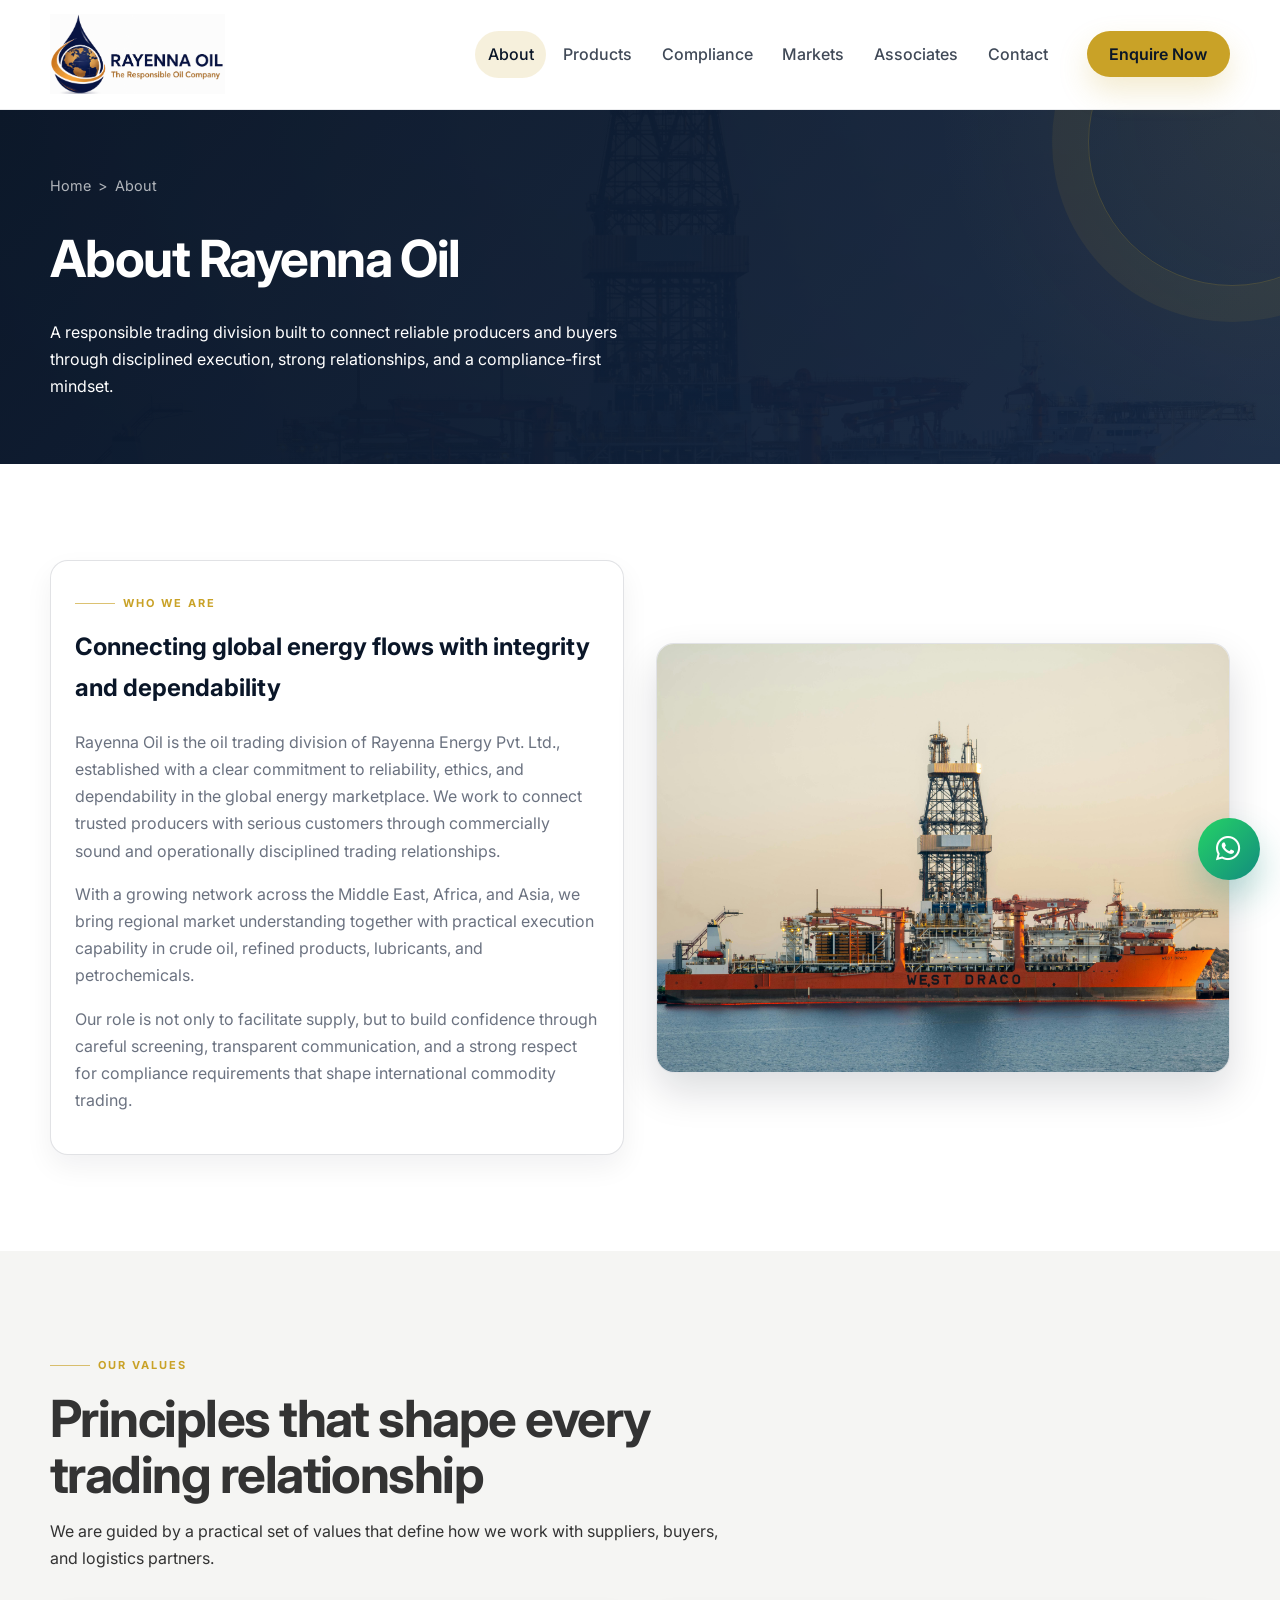
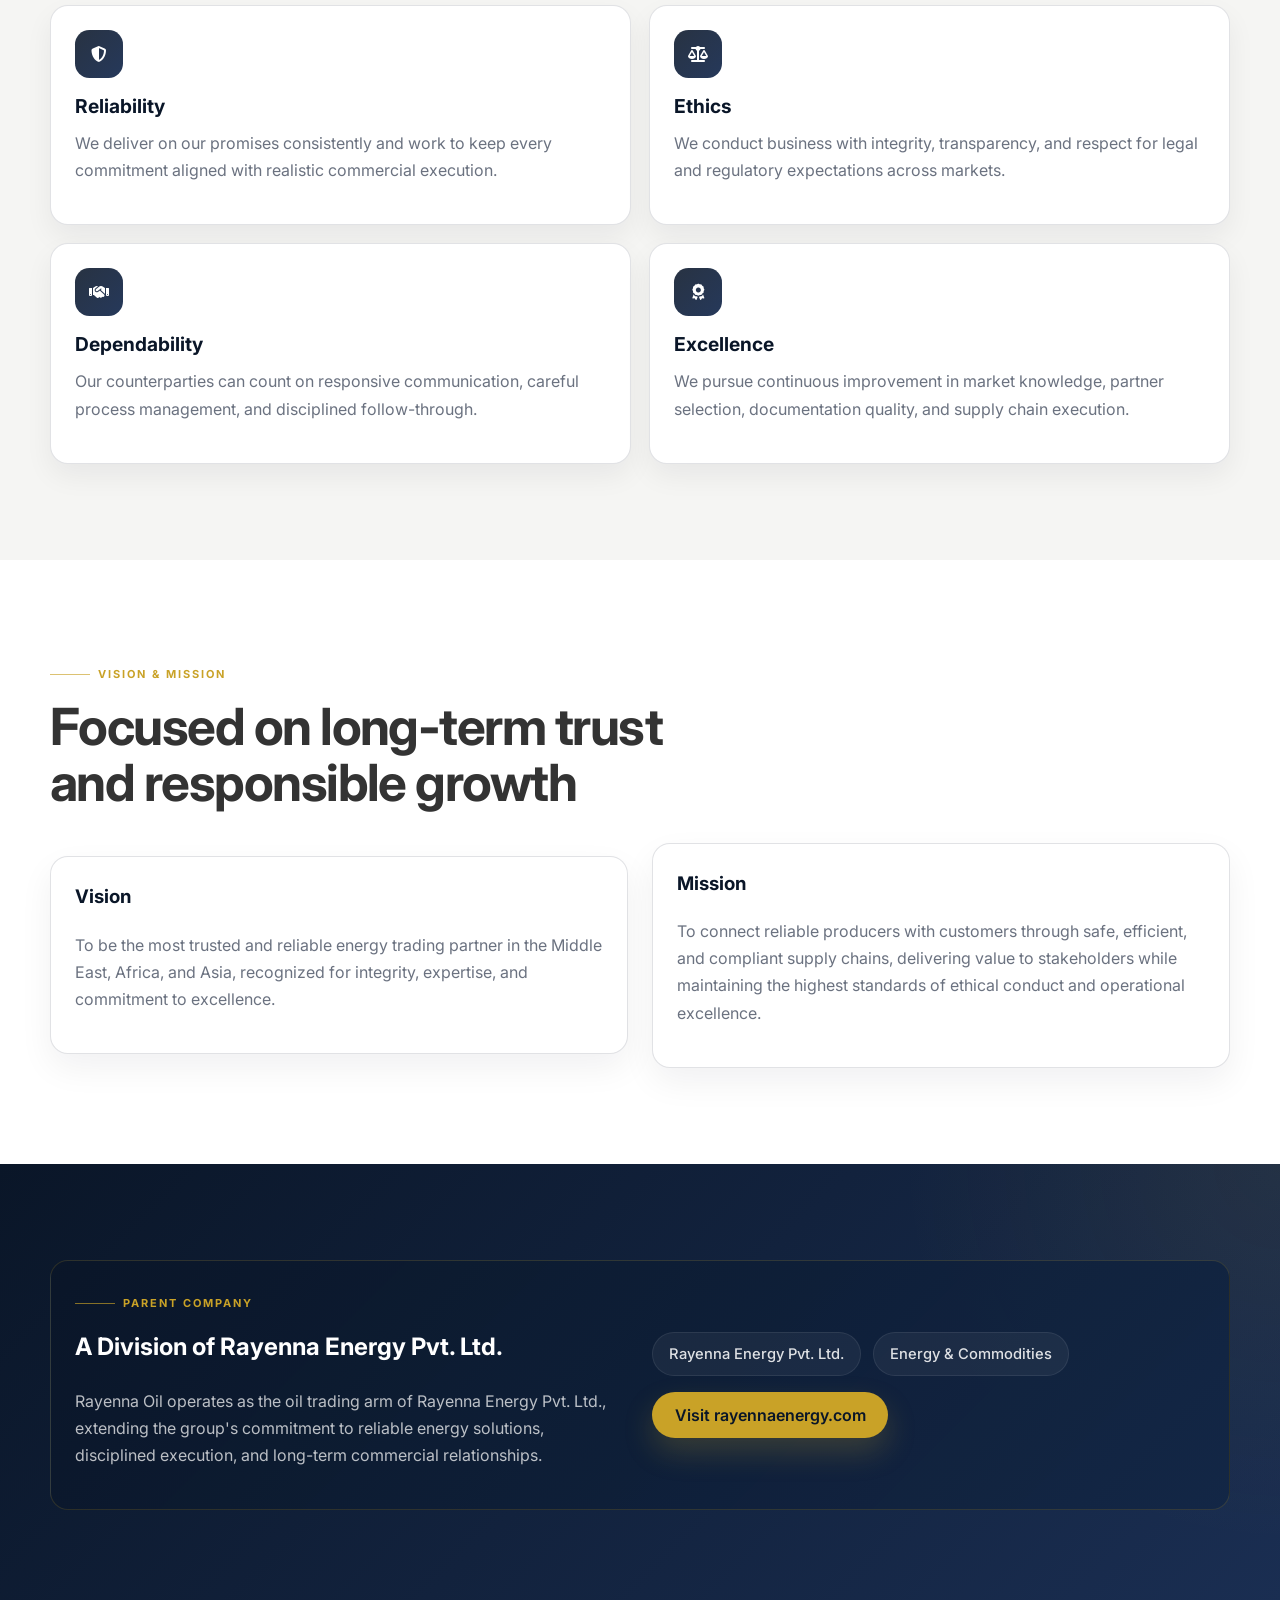
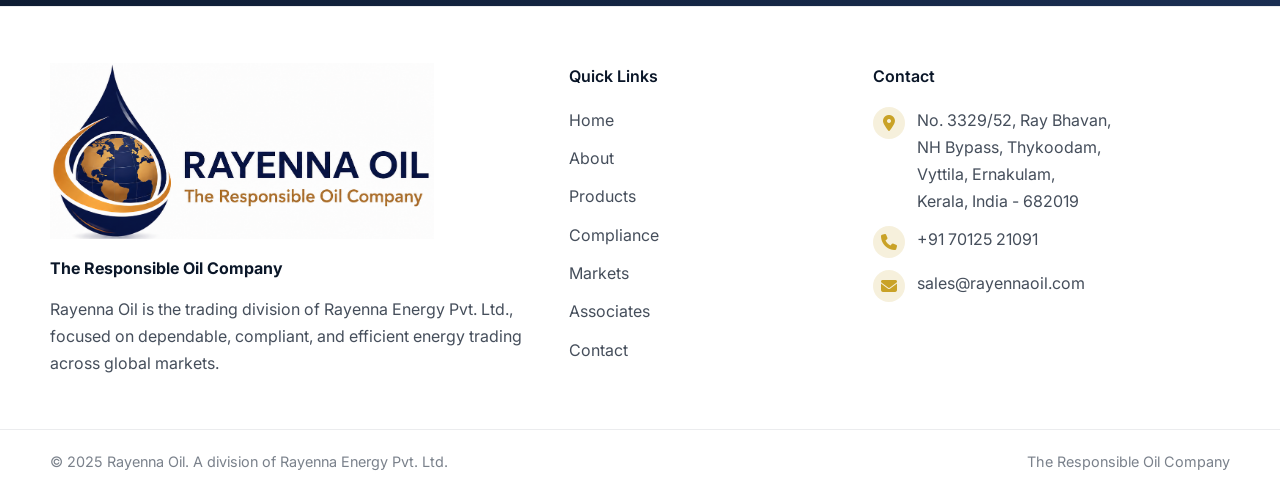
==== about.html @ 3e73d570 "Improve SEO metadata and add sitemap. Add page-specific social metadata and crawl configuration so t" ====
<!DOCTYPE html>
<html lang="en">
  <head>
    <meta charset="UTF-8" />
    <meta name="viewport" content="width=device-width, initial-scale=1.0" />
    <title>About Rayenna Oil | Trusted Energy Trading Division</title>
    <meta
      name="description"
      content="Learn about Rayenna Oil, the oil trading division of Rayenna Energy Pvt. Ltd., focused on reliable, ethical, and compliance-led energy trading across the Middle East, Africa, and Asia."
    />
    <meta name="robots" content="index, follow, max-image-preview:large" />
    <link rel="canonical" href="https://rayennaoil.com/about.html" />
    <meta property="og:locale" content="en_US" />
    <meta property="og:site_name" content="Rayenna Oil" />
    <meta
      property="og:title"
      content="About Rayenna Oil | Trusted Energy Trading Division"
    />
    <meta
      property="og:description"
      content="Discover Rayenna Oil's values, mission, and compliance-led approach to dependable international energy trading."
    />
    <meta property="og:type" content="website" />
    <meta property="og:url" content="https://rayennaoil.com/about.html" />
    <meta
      property="og:image"
      content="https://rayennaoil.com/assets/images/RayennaOil_Web.png"
    />
    <meta property="og:image:alt" content="Rayenna Oil logo" />
    <meta name="twitter:card" content="summary_large_image" />
    <meta
      name="twitter:title"
      content="About Rayenna Oil | Trusted Energy Trading Division"
    />
    <meta
      name="twitter:description"
      content="Discover Rayenna Oil's values, mission, and compliance-led approach to dependable international energy trading."
    />
    <meta
      name="twitter:image"
      content="https://rayennaoil.com/assets/images/RayennaOil_Web.png"
    />
    <link rel="preconnect" href="https://fonts.googleapis.com" />
    <link rel="preconnect" href="https://fonts.gstatic.com" crossorigin />
    <link
      rel="stylesheet"
      href="https://fonts.googleapis.com/css2?family=Inter:wght@400;500;600;700&display=swap"
    />
    <link
      rel="stylesheet"
      href="https://cdnjs.cloudflare.com/ajax/libs/font-awesome/6.5.0/css/all.min.css"
      crossorigin="anonymous"
      referrerpolicy="no-referrer"
    />
    <link rel="stylesheet" href="assets/css/style.css" />
    <script defer src="assets/js/main.js"></script>
  </head>
  <body>
    <a class="skip-link" href="#main-content">Skip to content</a>

    <header class="site-header">
      <div class="container nav-wrapper">
        <a class="brand" href="index.html" aria-label="Rayenna Oil home">
          <img src="assets/images/RayennaOil_Web.png" alt="Rayenna Oil logo" />
          <div class="brand-copy">
            <div class="brand-title">Rayenna Oil</div>
            <div class="brand-tagline">The Responsible Oil Company</div>
          </div>
        </a>

        <button
          class="nav-toggle"
          type="button"
          aria-label="Toggle navigation"
          aria-expanded="false"
          data-nav-toggle
        >
          <i class="fa-solid fa-bars" aria-hidden="true"></i>
        </button>

        <div class="nav-panel" data-nav-panel>
          <nav aria-label="Primary">
            <div class="nav-menu">
              <a href="about.html" data-nav-link>About</a>
              <a href="products.html" data-nav-link>Products</a>
              <a href="compliance.html" data-nav-link>Compliance</a>
              <a href="markets.html" data-nav-link>Markets</a>
              <a href="associates.html" data-nav-link>Associates</a>
              <a href="contact.html" data-nav-link>Contact</a>
            </div>
          </nav>
          <div class="nav-cta">
            <a class="btn btn-primary" href="contact.html">Enquire Now</a>
          </div>
        </div>
      </div>
    </header>

    <main id="main-content">
      <section class="page-hero about-page-hero">
        <div class="container page-hero-grid">
          <div class="page-hero-copy reveal is-visible">
            <div class="breadcrumb">
              <a href="index.html">Home</a>
              <span>&gt;</span>
              <span>About</span>
            </div>
            <h1>About Rayenna Oil</h1>
            <p class="text-white-muted">
              A responsible trading division built to connect reliable producers and
              buyers through disciplined execution, strong relationships, and a
              compliance-first mindset.
            </p>
          </div>
        </div>
      </section>

      <section class="section section-light">
        <div class="container split-grid">
          <div class="content-card reveal">
            <span class="eyebrow">Who We Are</span>
            <h2>Connecting global energy flows with integrity and dependability</h2>
            <p class="text-muted">
              Rayenna Oil is the oil trading division of Rayenna Energy Pvt. Ltd.,
              established with a clear commitment to reliability, ethics, and
              dependability in the global energy marketplace. We work to connect trusted
              producers with serious customers through commercially sound and operationally
              disciplined trading relationships.
            </p>
            <p class="text-muted">
              With a growing network across the Middle East, Africa, and Asia, we bring
              regional market understanding together with practical execution capability in
              crude oil, refined products, lubricants, and petrochemicals.
            </p>
            <p class="text-muted">
              Our role is not only to facilitate supply, but to build confidence through
              careful screening, transparent communication, and a strong respect for
              compliance requirements that shape international commodity trading.
            </p>
          </div>

          <div class="media-card reveal">
            <img
              src="media/pexels-ahmetkeremdrn-34975558.jpg"
              alt="Offshore energy vessel representing global oil trading operations"
              loading="lazy"
              width="1024"
              height="768"
            />
          </div>
        </div>
      </section>

      <section class="section section-muted">
        <div class="container">
          <div class="section-heading reveal">
            <span class="eyebrow">Our Values</span>
            <h2>Principles that shape every trading relationship</h2>
            <p class="text-muted">
              We are guided by a practical set of values that define how we work with
              suppliers, buyers, and logistics partners.
            </p>
          </div>

          <div class="values-grid">
            <article class="value-card reveal">
              <span class="icon-badge"><i class="fa-solid fa-shield-halved"></i></span>
              <h3>Reliability</h3>
              <p class="text-muted">
                We deliver on our promises consistently and work to keep every commitment
                aligned with realistic commercial execution.
              </p>
            </article>
            <article class="value-card reveal">
              <span class="icon-badge"><i class="fa-solid fa-scale-balanced"></i></span>
              <h3>Ethics</h3>
              <p class="text-muted">
                We conduct business with integrity, transparency, and respect for legal
                and regulatory expectations across markets.
              </p>
            </article>
            <article class="value-card reveal">
              <span class="icon-badge"><i class="fa-solid fa-handshake"></i></span>
              <h3>Dependability</h3>
              <p class="text-muted">
                Our counterparties can count on responsive communication, careful process
                management, and disciplined follow-through.
              </p>
            </article>
            <article class="value-card reveal">
              <span class="icon-badge"><i class="fa-solid fa-award"></i></span>
              <h3>Excellence</h3>
              <p class="text-muted">
                We pursue continuous improvement in market knowledge, partner selection,
                documentation quality, and supply chain execution.
              </p>
            </article>
          </div>
        </div>
      </section>

      <section class="section section-light">
        <div class="container">
          <div class="section-heading reveal">
            <span class="eyebrow">Vision &amp; Mission</span>
            <h2>Focused on long-term trust and responsible growth</h2>
          </div>

          <div class="vision-mission-grid">
            <article class="vision-card reveal">
              <h3>Vision</h3>
              <p class="text-muted">
                To be the most trusted and reliable energy trading partner in the Middle
                East, Africa, and Asia, recognized for integrity, expertise, and
                commitment to excellence.
              </p>
            </article>
            <article class="mission-card reveal">
              <h3>Mission</h3>
              <p class="text-muted">
                To connect reliable producers with customers through safe, efficient, and
                compliant supply chains, delivering value to stakeholders while
                maintaining the highest standards of ethical conduct and operational
                excellence.
              </p>
            </article>
          </div>
        </div>
      </section>

      <section class="section section-dark">
        <div class="container">
          <div class="parent-banner reveal">
            <div>
              <span class="eyebrow">Parent Company</span>
              <h2>A Division of Rayenna Energy Pvt. Ltd.</h2>
              <p class="text-white-muted">
                Rayenna Oil operates as the oil trading arm of Rayenna Energy Pvt. Ltd.,
                extending the group's commitment to reliable energy solutions, disciplined
                execution, and long-term commercial relationships.
              </p>
            </div>
            <div>
              <div class="pill-list" style="margin-bottom: 1rem">
                <span class="pill pill-dark">Rayenna Energy Pvt. Ltd.</span>
                <span class="pill pill-dark">Energy &amp; Commodities</span>
              </div>
              <a
                class="btn btn-primary"
                href="https://rayennaenergy.com/"
                target="_blank"
                rel="noopener noreferrer"
                >Visit rayennaenergy.com</a
              >
            </div>
          </div>
        </div>
      </section>
    </main>

    <footer class="site-footer">
      <div class="footer-top">
        <div class="container footer-grid">
          <div class="footer-brand">
            <img
              src="assets/images/RayennaOil_Web.png"
              alt="Rayenna Oil logo"
              loading="lazy"
              width="1024"
              height="468"
            />
            <p class="footer-tagline">The Responsible Oil Company</p>
            <p>
              Rayenna Oil is the trading division of Rayenna Energy Pvt. Ltd., focused on
              dependable, compliant, and efficient energy trading across global markets.
            </p>
          </div>
          <div>
            <h3 class="footer-heading">Quick Links</h3>
            <div class="footer-links">
              <a href="index.html">Home</a>
              <a href="about.html">About</a>
              <a href="products.html">Products</a>
              <a href="compliance.html">Compliance</a>
              <a href="markets.html">Markets</a>
              <a href="associates.html">Associates</a>
              <a href="contact.html">Contact</a>
            </div>
          </div>
          <div>
            <h3 class="footer-heading">Contact</h3>
            <ul class="footer-contact">
              <li>
                <i class="fa-solid fa-location-dot" aria-hidden="true"></i>
                <span>No. 3329/52, Ray Bhavan,<br />NH Bypass, Thykoodam,<br />Vyttila, Ernakulam,<br />Kerala, India - 682019</span>
              </li>
              <li>
                <i class="fa-solid fa-phone" aria-hidden="true"></i>
                <a href="tel:+917012521091">+91 70125 21091</a>
              </li>
              <li>
                <i class="fa-solid fa-envelope" aria-hidden="true"></i>
                <a href="mailto:sales@rayennaoil.com">sales@rayennaoil.com</a>
              </li>
            </ul>
          </div>
        </div>
      </div>

      <div class="footer-bottom">
        <div class="container footer-bottom-inner">
          <span>&copy; 2025 Rayenna Oil. A division of Rayenna Energy Pvt. Ltd.</span>
          <span>The Responsible Oil Company</span>
        </div>
      </div>
    </footer>
    <a
      class="whatsapp-float"
      href="https://wa.me/917012521091?text=Hello%20Rayenna%20Oil%2C%20I%20would%20like%20to%20make%20an%20enquiry."
      target="_blank"
      rel="noopener noreferrer"
      aria-label="Send enquiry on WhatsApp"
    >
      <i class="fa-brands fa-whatsapp" aria-hidden="true"></i>
    </a>
  </body>
</html>
---- assets/css/style.css ----
:root {
  --color-navy: #0a1628;
  --color-navy-2: #1a2e52;
  --color-navy-deep: #060e1c;
  --color-gold: #c9a227;
  --color-gold-soft: rgba(201, 162, 39, 0.14);
  --color-white: #ffffff;
  --color-bg: #f5f5f3;
  --color-text: #333333;
  --color-muted: #6b7280;
  --color-border: rgba(10, 22, 40, 0.12);
  --color-shadow: rgba(6, 14, 28, 0.14);
  --radius-sm: 12px;
  --radius-md: 18px;
  --radius-lg: 28px;
  --container: 1180px;
  --transition: 0.3s ease;
}

*,
*::before,
*::after {
  box-sizing: border-box;
}

html {
  scroll-behavior: smooth;
}

body {
  margin: 0;
  font-family: "Inter", sans-serif;
  color: var(--color-text);
  background: var(--color-white);
  line-height: 1.7;
  -webkit-font-smoothing: antialiased;
  text-rendering: optimizeLegibility;
}

img {
  display: block;
  max-width: 100%;
}

a {
  color: inherit;
  text-decoration: none;
}

button,
input,
select,
textarea {
  font: inherit;
}

button {
  cursor: pointer;
}

iframe {
  border: 0;
  width: 100%;
}

ul {
  margin: 0;
  padding: 0;
  list-style: none;
}

p,
h1,
h2,
h3,
h4 {
  margin-top: 0;
}

::selection {
  background: rgba(201, 162, 39, 0.22);
}

.container {
  width: min(calc(100% - 2rem), var(--container));
  margin: 0 auto;
}

.section {
  padding: 4.5rem 0;
}

.section-sm {
  padding: 3.5rem 0;
}

.section-light {
  background: var(--color-white);
}

.section-muted {
  background: var(--color-bg);
}

.section-dark {
  color: var(--color-white);
  background:
    radial-gradient(circle at top right, rgba(201, 162, 39, 0.08), transparent 28%),
    linear-gradient(135deg, var(--color-navy) 0%, var(--color-navy-2) 100%);
}

.home-content-section {
  padding: 3.75rem 0;
}

.home-content-section .section-heading {
  margin-bottom: 1.65rem;
}

.home-products-section {
  background:
    radial-gradient(circle at top left, rgba(201, 162, 39, 0.08), transparent 24%),
    linear-gradient(180deg, #f7f5f0 0%, #f3f0ea 100%);
}

.home-products-heading p {
  max-width: 32rem;
}

.home-products-grid {
  gap: 1rem;
}

.home-products-cta {
  padding-top: 1.4rem;
}

.section-gold {
  background: var(--color-gold);
  color: var(--color-navy);
}

.eyebrow {
  display: inline-flex;
  align-items: center;
  gap: 0.5rem;
  margin-bottom: 0.9rem;
  color: var(--color-gold);
  font-size: 0.6875rem;
  font-weight: 700;
  letter-spacing: 0.18em;
  text-transform: uppercase;
}

.eyebrow::before {
  content: "";
  width: 2.5rem;
  height: 1px;
  background: currentColor;
  opacity: 0.65;
}

.section-heading {
  max-width: 42rem;
  margin-bottom: 2rem;
}

.section-heading h2,
.page-hero h1,
.hero-copy h1 {
  color: inherit;
  font-size: clamp(2rem, 4vw, 3.5rem);
  line-height: 1.1;
  letter-spacing: -0.03em;
  margin-bottom: 1rem;
}

.section-heading p,
.page-hero p,
.hero-copy p {
  color: inherit;
  max-width: 42rem;
  margin-bottom: 0;
}

.text-muted {
  color: var(--color-muted);
}

.text-white-muted {
  color: rgba(255, 255, 255, 0.72);
}

.gold {
  color: var(--color-gold);
}

.lead {
  font-size: 1.0625rem;
}

.badge-pill {
  display: inline-flex;
  align-items: center;
  gap: 0.5rem;
  margin-bottom: 1.25rem;
  width: fit-content;
  max-width: 100%;
  min-height: 2.5rem;
  padding: 0.65rem 1rem;
  border: 1px solid rgba(201, 162, 39, 0.55);
  border-radius: 999px;
  color: var(--color-gold);
  background: rgba(201, 162, 39, 0.12);
  font-size: 0.75rem;
  font-weight: 600;
  letter-spacing: 0.14em;
  text-transform: uppercase;
}

.btn-group {
  display: flex;
  flex-wrap: wrap;
  gap: 0.9rem;
}

.hero-copy .btn-group {
  margin-top: 0.35rem;
}

.btn {
  display: inline-flex;
  align-items: center;
  justify-content: center;
  gap: 0.65rem;
  min-height: 2.875rem;
  padding: 0.85rem 1.35rem;
  border: 1px solid transparent;
  border-radius: 999px;
  font-weight: 600;
  line-height: 1;
  transition:
    transform var(--transition),
    background var(--transition),
    border-color var(--transition),
    color var(--transition),
    box-shadow var(--transition);
}

.btn:hover,
.btn:focus-visible {
  transform: translateY(-1px);
}

.btn-primary {
  background: var(--color-gold);
  color: var(--color-navy);
  box-shadow: 0 14px 30px rgba(201, 162, 39, 0.22);
}

.btn-primary:hover,
.btn-primary:focus-visible {
  background: #d4af38;
}

.btn-secondary {
  border-color: rgba(255, 255, 255, 0.55);
  color: var(--color-white);
  background: transparent;
}

.btn-secondary:hover,
.btn-secondary:focus-visible {
  border-color: var(--color-white);
  background: rgba(255, 255, 255, 0.08);
}

.btn-dark {
  background: var(--color-navy);
  color: var(--color-white);
}

.btn-dark:hover,
.btn-dark:focus-visible {
  background: #12264a;
}

.text-link {
  display: inline-flex;
  align-items: center;
  gap: 0.45rem;
  color: var(--color-gold);
  font-weight: 600;
}

.text-link:hover,
.text-link:focus-visible {
  gap: 0.65rem;
}

.site-header {
  position: sticky;
  top: 0;
  z-index: 1000;
  background: rgba(255, 255, 255, 0.96);
  border-bottom: 1px solid rgba(10, 22, 40, 0.08);
  backdrop-filter: blur(16px);
  transition: box-shadow var(--transition), background var(--transition);
}

.site-header.is-scrolled {
  box-shadow: 0 16px 36px rgba(6, 14, 28, 0.1);
}

.nav-wrapper {
  display: flex;
  align-items: center;
  justify-content: space-between;
  min-height: 5.55rem;
  gap: 1rem;
}

.brand {
  display: inline-flex;
  align-items: center;
  gap: 0;
  color: var(--color-navy);
  min-width: 0;
}

.brand img {
  height: 3.85rem;
  width: auto;
}

.brand-copy {
  display: none;
}

.brand-title {
  margin-bottom: 0.1rem;
  font-size: 1rem;
  font-weight: 700;
  line-height: 1.1;
}

.brand-tagline {
  color: rgba(10, 22, 40, 0.65);
  font-size: 0.75rem;
  line-height: 1.2;
}

.nav-toggle {
  display: inline-flex;
  align-items: center;
  justify-content: center;
  width: 2.875rem;
  height: 2.875rem;
  border: 1px solid rgba(10, 22, 40, 0.12);
  border-radius: 999px;
  color: var(--color-navy);
  background: rgba(10, 22, 40, 0.03);
}

.nav-toggle i {
  font-size: 1rem;
}

.nav-panel {
  position: absolute;
  top: 100%;
  left: 0;
  right: 0;
  padding: 0 1rem 1rem;
  background: transparent;
  opacity: 0;
  pointer-events: none;
  transform: translateY(-0.5rem);
  transition: opacity var(--transition), transform var(--transition);
}

.nav-panel.is-open {
  opacity: 1;
  pointer-events: auto;
  transform: translateY(0);
}

.nav-menu {
  display: grid;
  gap: 0.35rem;
  padding: 1rem;
  border: 1px solid rgba(10, 22, 40, 0.08);
  border-radius: var(--radius-md);
  background: rgba(255, 255, 255, 0.98);
  box-shadow: 0 20px 44px rgba(6, 14, 28, 0.12);
}

.nav-menu a {
  display: inline-flex;
  align-items: center;
  min-height: 2.75rem;
  padding: 0.6rem 0.8rem;
  border-radius: 999px;
  color: rgba(10, 22, 40, 0.78);
  font-weight: 500;
  transition: background var(--transition), color var(--transition);
}

.nav-menu a:hover,
.nav-menu a:focus-visible,
.nav-menu a.is-active {
  color: var(--color-navy);
  background: rgba(201, 162, 39, 0.16);
}

.nav-cta {
  margin-top: 0.85rem;
}

.hero {
  position: relative;
  overflow: hidden;
  color: var(--color-white);
  background:
    radial-gradient(circle at top right, rgba(201, 162, 39, 0.09), transparent 26%),
    linear-gradient(135deg, var(--color-navy) 0%, var(--color-navy-2) 100%);
}

.hero::before {
  content: "";
  position: absolute;
  inset: 0;
  background:
    linear-gradient(90deg, rgba(10, 22, 40, 0.92) 0%, rgba(10, 22, 40, 0.78) 46%, rgba(10, 22, 40, 0.42) 100%),
    url("../../media/pexels-anoop1992-34389697.jpg") right center / cover no-repeat;
  opacity: 0.3;
  pointer-events: none;
}

.hero::after,
.page-hero::after {
  content: "";
  position: absolute;
  top: -7rem;
  right: -6rem;
  width: 18rem;
  height: 18rem;
  border: 1px solid rgba(201, 162, 39, 0.22);
  border-radius: 50%;
  box-shadow: 0 0 0 2.25rem rgba(201, 162, 39, 0.08);
  pointer-events: none;
}

.hero-grid,
.page-hero-grid,
.split-grid,
.contact-grid,
.footer-grid {
  display: grid;
  gap: 2rem;
}

.hero-grid {
  position: relative;
  z-index: 1;
  padding: 2.5rem 0 2.4rem;
}

.hero-copy {
  display: grid;
  align-content: start;
  gap: 1.25rem;
}

.hero-copy .badge-pill {
  margin-bottom: 0;
  justify-self: start;
}

.hero-copy h1 {
  max-width: 14ch;
  margin-bottom: 0;
}

.hero-copy p {
  max-width: 44rem;
  color: rgba(255, 255, 255, 0.7);
}

.hero-highlights {
  display: grid;
  gap: 1rem;
}

.hero-highlight-card {
  display: grid;
  grid-template-rows: auto auto auto 1fr;
  gap: 0.45rem;
  padding: 1.15rem 1.2rem;
  min-height: 10.75rem;
  border: 1px solid rgba(255, 255, 255, 0.1);
  border-radius: 1.25rem;
  background: rgba(255, 255, 255, 0.05);
  backdrop-filter: blur(10px);
  box-shadow: 0 18px 36px rgba(4, 8, 16, 0.18);
  animation: heroHighlightFloat 6.5s ease-in-out infinite;
}

.hero-highlight-card:nth-child(2) {
  animation-delay: 0.9s;
}

.hero-highlight-card:nth-child(3) {
  animation-delay: 1.8s;
}

.hero-highlight-kicker {
  color: rgba(255, 255, 255, 0.5);
  font-size: 0.68rem;
  font-weight: 600;
  letter-spacing: 0.2em;
  text-transform: uppercase;
}

.hero-highlight-value {
  display: block;
  color: var(--color-gold);
  font-size: clamp(2.2rem, 8vw, 3.2rem);
  font-weight: 700;
  line-height: 1;
  letter-spacing: -0.04em;
}

.hero-highlight-value--text {
  letter-spacing: -0.02em;
}

.hero-highlight-label {
  color: var(--color-white);
  font-size: 1rem;
  font-weight: 600;
}

.hero-highlight-desc {
  color: rgba(255, 255, 255, 0.68);
  font-size: 0.95rem;
  line-height: 1.5;
}

@keyframes heroHighlightFloat {
  0%,
  100% {
    transform: translateY(0);
  }

  50% {
    transform: translateY(-8px);
  }
}

.hero-grid-overlay {
  position: absolute;
  inset: 0;
  opacity: 0.08;
  pointer-events: none;
}

.page-hero {
  position: relative;
  overflow: hidden;
  color: var(--color-white);
  background:
    radial-gradient(circle at top right, rgba(201, 162, 39, 0.08), transparent 26%),
    linear-gradient(135deg, var(--color-navy) 0%, #132746 100%);
}

.page-hero::before {
  content: "";
  position: absolute;
  inset: 0;
  background-position: right center;
  background-repeat: no-repeat;
  background-size: cover;
  opacity: 0.16;
  pointer-events: none;
}

.about-page-hero::before {
  background-image:
    linear-gradient(90deg, rgba(10, 22, 40, 0.92) 0%, rgba(10, 22, 40, 0.8) 44%, rgba(10, 22, 40, 0.58) 100%),
    url("../../media/pexels-ahmetkeremdrn-34975558.jpg");
}

.products-page-hero::before {
  background-image:
    linear-gradient(90deg, rgba(10, 22, 40, 0.92) 0%, rgba(10, 22, 40, 0.8) 44%, rgba(10, 22, 40, 0.58) 100%),
    url("../../media/pexels-eslames1-32565343.jpg");
}

.compliance-page-hero::before {
  background-image:
    linear-gradient(90deg, rgba(10, 22, 40, 0.93) 0%, rgba(10, 22, 40, 0.82) 44%, rgba(10, 22, 40, 0.62) 100%),
    url("../../media/pexels-vito-gorican-10954628-10628032.jpg");
}

.markets-page-hero::before {
  background-image:
    linear-gradient(90deg, rgba(10, 22, 40, 0.92) 0%, rgba(10, 22, 40, 0.8) 44%, rgba(10, 22, 40, 0.58) 100%),
    url("../../media/pexels-phalansheeshev-17504475.jpg");
}

.associates-page-hero::before {
  background-image:
    linear-gradient(90deg, rgba(10, 22, 40, 0.93) 0%, rgba(10, 22, 40, 0.82) 44%, rgba(10, 22, 40, 0.6) 100%),
    url("../../media/pexels-tomfisk-3856438.jpg");
}

.contact-page-hero::before {
  background:
    linear-gradient(90deg, rgba(10, 22, 40, 0.92) 0%, rgba(10, 22, 40, 0.8) 42%, rgba(10, 22, 40, 0.62) 100%),
    url("../../media/pexels-jakubzerdzicki-35638668.jpg") center right / cover no-repeat;
  opacity: 0.18;
}

.page-hero-grid {
  position: relative;
  z-index: 1;
  min-height: 19rem;
  padding: 3.75rem 0;
  align-items: center;
}

.page-hero-copy {
  display: grid;
  gap: 1rem;
  max-width: 38rem;
}

.page-hero-pill-row {
  display: flex;
  flex-wrap: wrap;
  gap: 0.75rem;
  margin-top: 1.5rem;
}

.page-hero-pill {
  display: inline-flex;
  align-items: center;
  min-height: 2.5rem;
  padding: 0.65rem 0.95rem;
  border: 1px solid rgba(255, 255, 255, 0.14);
  border-radius: 999px;
  background: rgba(255, 255, 255, 0.06);
  color: rgba(255, 255, 255, 0.82);
  font-size: 0.85rem;
  font-weight: 500;
}

.breadcrumb {
  display: inline-flex;
  flex-wrap: wrap;
  gap: 0.45rem;
  margin-bottom: 1rem;
  color: rgba(255, 255, 255, 0.68);
  font-size: 0.9rem;
}

.breadcrumb a:hover,
.breadcrumb a:focus-visible {
  color: var(--color-gold);
}

.media-card,
.logo-card,
.glass-card,
.content-card,
.region-card,
.contact-card,
.map-card,
.value-card,
.compliance-card,
.product-highlight-card,
.product-detail-card {
  overflow: hidden;
  border-radius: var(--radius-md);
}

.media-card {
  border: 1px solid var(--color-border);
  background: var(--color-white);
  box-shadow: 0 18px 40px var(--color-shadow);
}

.media-card img,
.market-media img,
.product-media img {
  width: 100%;
  height: 100%;
  object-fit: cover;
}

.logo-card {
  display: grid;
  place-items: center;
  min-height: 20rem;
  padding: 2rem;
  background:
    radial-gradient(circle at top left, rgba(201, 162, 39, 0.12), transparent 30%),
    linear-gradient(145deg, #091427 0%, #102445 100%);
  border: 1px solid rgba(201, 162, 39, 0.2);
  box-shadow: 0 20px 44px rgba(6, 14, 28, 0.18);
}

.logo-card--light {
  background:
    radial-gradient(circle at top left, rgba(201, 162, 39, 0.12), transparent 32%),
    linear-gradient(180deg, #ffffff 0%, #f7f7f3 100%);
  border: 1px solid rgba(10, 22, 40, 0.08);
  box-shadow: 0 20px 40px rgba(6, 14, 28, 0.08);
}

.logo-card::after {
  content: "";
  align-self: end;
  width: 100%;
  height: 0.45rem;
  border-radius: 999px;
  background: linear-gradient(90deg, rgba(201, 162, 39, 0.3), var(--color-gold));
}

.logo-card img {
  width: min(100%, 24rem);
  height: auto;
  object-fit: contain;
}

.about-snippet-media {
  position: relative;
  min-height: 20rem;
  border-radius: var(--radius-lg);
}

.about-snippet-media img {
  width: 100%;
  height: 100%;
  min-height: 20rem;
  object-fit: cover;
  object-position: center center;
}

.about-snippet-media::after {
  content: "";
  position: absolute;
  inset: 0;
  background: linear-gradient(180deg, rgba(10, 22, 40, 0.04), rgba(10, 22, 40, 0.4));
}

.about-snippet-badge {
  position: absolute;
  left: 1.25rem;
  right: 1.25rem;
  bottom: 1.25rem;
  z-index: 1;
  padding: 1rem 1.05rem;
  border: 1px solid rgba(255, 255, 255, 0.12);
  border-radius: 1rem;
  background: rgba(10, 22, 40, 0.72);
  backdrop-filter: blur(8px);
  box-shadow: 0 18px 32px rgba(4, 8, 16, 0.22);
}

.about-snippet-badge strong {
  display: block;
  margin-bottom: 0.35rem;
  color: var(--color-white);
  font-size: 1rem;
  font-weight: 600;
}

.about-snippet-badge span {
  color: rgba(255, 255, 255, 0.72);
  font-size: 0.9rem;
  line-height: 1.5;
}

.pill-list {
  display: flex;
  flex-wrap: wrap;
  gap: 0.75rem;
}

.pill-list-spaced {
  margin-bottom: 1rem;
}

.pill {
  display: inline-flex;
  align-items: center;
  justify-content: center;
  min-height: 2.375rem;
  padding: 0.55rem 1rem;
  border-radius: 999px;
  border: 1px solid rgba(10, 22, 40, 0.12);
  background: var(--color-white);
  color: var(--color-text);
  font-size: 0.92rem;
  font-weight: 500;
}

.pill-dark {
  border-color: rgba(255, 255, 255, 0.08);
  background: rgba(255, 255, 255, 0.05);
  color: rgba(255, 255, 255, 0.86);
}

.cards-grid,
.values-grid,
.compliance-grid,
.markets-grid,
.footer-grid {
  display: grid;
  gap: 1.15rem;
}

.product-highlight-card,
.value-card,
.compliance-card,
.region-card,
.contact-card,
.form-card,
.content-card {
  padding: 1.5rem;
  border: 1px solid var(--color-border);
  background: var(--color-white);
  box-shadow: 0 12px 28px rgba(6, 14, 28, 0.06);
}

.product-highlight-card h3,
.value-card h3,
.compliance-card h3,
.region-card h3,
.contact-card h3,
.product-detail-card h2 {
  margin-bottom: 0.75rem;
  color: var(--color-navy);
  font-size: 1.2rem;
  line-height: 1.25;
}

.icon-badge {
  display: inline-flex;
  align-items: center;
  justify-content: center;
  width: 3rem;
  height: 3rem;
  margin-bottom: 1rem;
  border-radius: 0.9rem;
  color: var(--color-white);
  font-size: 1rem;
}

.icon-blue {
  background: #185fa5;
}

.icon-amber {
  background: #854f0b;
}

.icon-green {
  background: #3b6d11;
}

.icon-purple {
  background: #534ab7;
}

.split-grid {
  align-items: center;
}

.content-card h2,
.vision-card h3,
.mission-card h3 {
  color: var(--color-navy);
}

.glass-grid {
  display: grid;
  gap: 1rem;
}

.glass-card {
  padding: 1.5rem;
  border: 1px solid rgba(255, 255, 255, 0.1);
  background: rgba(255, 255, 255, 0.05);
  backdrop-filter: blur(14px);
}

.glass-card .display {
  display: block;
  margin-bottom: 0.75rem;
  color: var(--color-gold);
  font-size: 2rem;
  font-weight: 700;
  line-height: 1;
}

.glass-card h3 {
  margin-bottom: 0.65rem;
  font-size: 1.08rem;
  color: var(--color-white);
}

.glass-card p {
  margin-bottom: 0;
  color: rgba(255, 255, 255, 0.72);
}

.badge-marquee {
  display: flex;
  gap: 0.9rem;
  overflow-x: auto;
  padding-bottom: 0.5rem;
  scrollbar-width: none;
}

.badge-marquee::-webkit-scrollbar {
  display: none;
}

.badge-marquee .pill {
  flex: 0 0 auto;
}

.region-card {
  height: 100%;
}

.region-icon {
  display: inline-flex;
  align-items: center;
  justify-content: center;
  width: 3rem;
  height: 3rem;
  margin-bottom: 1rem;
  border-radius: 999px;
  background: rgba(201, 162, 39, 0.14);
  color: var(--color-gold);
  font-size: 1.35rem;
}

.region-icon i {
  font-size: 1.1rem;
}

.region-list {
  display: flex;
  flex-wrap: wrap;
  gap: 0.55rem;
  margin-top: 1rem;
}

.region-list li,
.country-tag {
  padding: 0.45rem 0.75rem;
  border-radius: 999px;
  background: var(--color-bg);
  color: var(--color-navy);
  font-size: 0.88rem;
  font-weight: 500;
}

.cta-strip {
  padding: 3rem 0;
}

.cta-strip-inner {
  display: grid;
  gap: 1.25rem;
  align-items: center;
}

.cta-strip h2 {
  margin-bottom: 0.45rem;
  color: var(--color-navy);
}

.value-card {
  height: 100%;
}

.value-card .icon-badge {
  background: linear-gradient(135deg, rgba(10, 22, 40, 0.88), rgba(26, 46, 82, 0.95));
}

.vision-mission-grid,
.contact-grid,
.parent-banner,
.market-section-inner,
.product-strip {
  display: grid;
  gap: 1.5rem;
  align-items: center;
}

.vision-card,
.mission-card,
.parent-banner,
.form-card,
.note-box,
.disclaimer-banner {
  padding: 1.5rem;
  border-radius: var(--radius-md);
}

.vision-card,
.mission-card,
.form-card,
.contact-card,
.map-card,
.note-box,
.disclaimer-banner {
  border: 1px solid var(--color-border);
  background: var(--color-white);
  box-shadow: 0 14px 34px rgba(6, 14, 28, 0.06);
}

.parent-banner {
  background:
    linear-gradient(135deg, rgba(10, 22, 40, 0.98), rgba(19, 39, 70, 0.94));
  color: var(--color-white);
  border: 1px solid rgba(201, 162, 39, 0.18);
}

.parent-banner .btn {
  width: fit-content;
}

.product-strip {
  padding: 1.25rem 0;
}

.product-media {
  min-height: 20rem;
  border-radius: var(--radius-md);
  overflow: hidden;
  box-shadow: 0 16px 36px rgba(6, 14, 28, 0.16);
}

.product-media--tall {
  min-height: 26rem;
}

.product-shell {
  position: relative;
}

.product-detail-card {
  position: relative;
  padding: 1.75rem;
  border: 1px solid rgba(10, 22, 40, 0.08);
  border-radius: var(--radius-md);
  background: linear-gradient(180deg, rgba(255, 255, 255, 0.98), rgba(245, 245, 243, 0.9));
  box-shadow: 0 18px 38px rgba(6, 14, 28, 0.08);
}

.product-shell .product-detail-card {
  margin-top: -2rem;
}

.product-kicker {
  display: flex;
  align-items: center;
  gap: 0.75rem;
  margin-bottom: 0.9rem;
}

.product-kicker .eyebrow {
  margin-bottom: 0;
}

.product-index {
  display: inline-flex;
  align-items: center;
  justify-content: center;
  width: 2.4rem;
  height: 2.4rem;
  border-radius: 999px;
  background: rgba(201, 162, 39, 0.14);
  color: var(--color-gold);
  font-size: 0.9rem;
  font-weight: 700;
}

.product-meta {
  display: flex;
  flex-wrap: wrap;
  gap: 0.65rem;
  margin-bottom: 1.1rem;
}

.product-meta span {
  display: inline-flex;
  align-items: center;
  min-height: 2rem;
  padding: 0.45rem 0.8rem;
  border-radius: 999px;
  background: rgba(10, 22, 40, 0.05);
  color: var(--color-navy);
  font-size: 0.82rem;
  font-weight: 500;
}

.product-shell .btn {
  margin-top: 0.25rem;
}

.product-specs {
  display: grid;
  gap: 0.7rem;
  margin: 1.25rem 0 1.5rem;
}

.product-specs li {
  position: relative;
  padding-left: 1.25rem;
  color: var(--color-text);
}

.product-specs li::before {
  content: "";
  position: absolute;
  top: 0.75rem;
  left: 0;
  width: 0.45rem;
  height: 0.45rem;
  border-radius: 50%;
  background: var(--color-gold);
}

.compliance-intro,
.note-box {
  position: relative;
}

.note-box {
  border-left: 4px solid var(--color-gold);
  background: rgba(201, 162, 39, 0.08);
}

.compliance-grid .compliance-card {
  height: 100%;
}

.market-section {
  padding: 3.25rem 0;
}

.market-section-inner {
  align-items: stretch;
  gap: 1.65rem;
}

.market-section-dark {
  background: linear-gradient(135deg, #091427, #122745);
  color: var(--color-white);
}

.market-section-dark h2,
.market-section-dark p {
  color: inherit;
}

.market-media {
  display: grid;
  grid-template-rows: minmax(0, 1fr) auto;
  min-height: 21rem;
  overflow: hidden;
  border: 1px solid rgba(10, 22, 40, 0.08);
  border-radius: var(--radius-md);
  background: var(--color-white);
  box-shadow: 0 16px 34px rgba(6, 14, 28, 0.2);
}

.market-copy-card {
  display: flex;
  flex-direction: column;
  justify-content: center;
  height: 100%;
  padding: 1.75rem;
  border: 1px solid rgba(10, 22, 40, 0.08);
  border-radius: var(--radius-md);
  background: rgba(255, 255, 255, 0.96);
  box-shadow: 0 18px 38px rgba(6, 14, 28, 0.08);
}

.market-copy-card--dark {
  border-color: rgba(255, 255, 255, 0.1);
  background: rgba(255, 255, 255, 0.06);
  box-shadow: none;
}

.market-media--middle-east img {
  object-position: center 34%;
}

.market-media--africa img {
  object-position: center 42%;
}

.market-media--asia img {
  object-position: center 56%;
}

.market-statline {
  display: flex;
  flex-wrap: wrap;
  gap: 0.75rem;
  margin-top: 1.2rem;
}

.market-statline span {
  display: inline-flex;
  align-items: center;
  min-height: 2rem;
  padding: 0.45rem 0.8rem;
  border-radius: 999px;
  background: rgba(201, 162, 39, 0.12);
  color: var(--color-navy);
  font-size: 0.82rem;
  font-weight: 600;
}

.market-copy-card--dark .market-statline span {
  background: rgba(255, 255, 255, 0.08);
  color: rgba(255, 255, 255, 0.92);
}

.market-media-caption {
  margin-top: 0;
  padding: 0.9rem 1rem 1rem;
  border-top: 1px solid rgba(10, 22, 40, 0.08);
  color: var(--color-muted);
  font-size: 0.92rem;
}

.market-section-dark .market-media {
  background: rgba(255, 255, 255, 0.04);
  border-color: rgba(255, 255, 255, 0.08);
}

.market-section-dark .market-media-caption {
  color: rgba(255, 255, 255, 0.68);
  border-top-color: rgba(255, 255, 255, 0.08);
}

.country-tags {
  display: flex;
  flex-wrap: wrap;
  gap: 0.65rem;
  margin-top: 1.2rem;
}

.market-section-dark .country-tag {
  background: rgba(255, 255, 255, 0.08);
  color: var(--color-white);
}

.contact-card h3,
.form-card h2 {
  margin-bottom: 1rem;
}

.contact-section-grid {
  display: grid;
  gap: 1.5rem;
}

.contact-top-grid {
  display: grid;
  gap: 1.5rem;
}

.contact-stack {
  display: grid;
  grid-template-rows: auto 1fr;
  gap: 1.25rem;
}

.contact-brand-card {
  position: relative;
  overflow: hidden;
  padding: 1.75rem;
  border: 1px solid rgba(201, 162, 39, 0.18);
  border-radius: var(--radius-md);
  background:
    radial-gradient(circle at top right, rgba(201, 162, 39, 0.14), transparent 28%),
    linear-gradient(135deg, #0a1628 0%, #163153 100%);
  color: var(--color-white);
  box-shadow: 0 20px 44px rgba(6, 14, 28, 0.18);
}

.contact-brand-card .eyebrow {
  margin-bottom: 0.85rem;
}

.contact-brand-card h3 {
  margin-bottom: 1rem;
  color: var(--color-white);
  font-size: clamp(1.5rem, 4vw, 2rem);
  line-height: 1.15;
  letter-spacing: -0.03em;
}

.contact-brand-card p {
  color: rgba(255, 255, 255, 0.76);
}

.contact-card {
  height: 100%;
}

.contact-page-hero .page-hero-pill {
  background: rgba(255, 255, 255, 0.05);
}

.contact-page-hero .breadcrumb,
.contact-page-hero .text-white-muted {
  color: rgba(255, 255, 255, 0.78);
}

.contact-list {
  display: grid;
  gap: 1rem;
  margin-bottom: 1.5rem;
}

.contact-list li {
  display: grid;
  grid-template-columns: 2.3rem 1fr;
  gap: 0.85rem;
  align-items: start;
}

.contact-list i {
  display: inline-flex;
  align-items: center;
  justify-content: center;
  width: 2.3rem;
  height: 2.3rem;
  border-radius: 999px;
  background: rgba(201, 162, 39, 0.14);
  color: var(--color-gold);
}

.form-grid {
  display: grid;
  gap: 1rem;
}

.contact-form-card {
  height: 100%;
}

.contact-form-card form {
  align-content: start;
}

.field-group {
  display: grid;
  gap: 0.45rem;
}

.field-group label {
  color: var(--color-navy);
  font-size: 0.92rem;
  font-weight: 600;
}

.field-group input,
.field-group select,
.field-group textarea {
  width: 100%;
  min-height: 3rem;
  padding: 0.8rem 0.95rem;
  border: 1px solid rgba(10, 22, 40, 0.14);
  border-radius: 0.85rem;
  background: #ffffff;
  color: var(--color-text);
  transition: border-color var(--transition), box-shadow var(--transition);
}

.field-group textarea {
  min-height: 9rem;
  resize: vertical;
}

.field-group input:focus,
.field-group select:focus,
.field-group textarea:focus {
  outline: none;
  border-color: rgba(201, 162, 39, 0.85);
  box-shadow: 0 0 0 3px rgba(201, 162, 39, 0.14);
}

.form-note,
.success-message {
  margin-top: 1rem;
  font-size: 0.94rem;
}

.success-message {
  display: none;
  padding: 0.95rem 1rem;
  border-radius: 0.85rem;
  background: rgba(59, 109, 17, 0.1);
  color: #2e5d10;
}

.success-message.is-visible {
  display: block;
}

.map-card {
  overflow: hidden;
}

.map-card iframe {
  min-height: 22rem;
}

.contact-map-card iframe {
  min-height: 26rem;
}

.map-card-footer {
  padding: 1rem 1.25rem 1.2rem;
}

.content-link-wrap {
  margin-top: 1.5rem;
}

.note-box-spaced {
  margin-top: 2rem;
}

.disclaimer-banner {
  margin-top: 2.5rem;
  background:
    linear-gradient(135deg, rgba(201, 162, 39, 0.12), rgba(201, 162, 39, 0.04));
}

.site-footer {
  color: rgba(10, 22, 40, 0.76);
  background: #ffffff;
  border-top: 1px solid rgba(10, 22, 40, 0.08);
}

.site-footer a {
  transition: color var(--transition);
}

.site-footer a:hover,
.site-footer a:focus-visible {
  color: var(--color-gold);
}

.footer-top {
  padding: 3.5rem 0 2.25rem;
}

.footer-brand img {
  width: min(100%, 20rem);
  height: auto;
  margin-bottom: 1rem;
}

.footer-tagline {
  margin-bottom: 0.85rem;
  color: var(--color-navy);
  font-weight: 700;
}

.footer-heading {
  margin-bottom: 1rem;
  color: var(--color-navy);
  font-size: 1rem;
  font-weight: 600;
}

.footer-links,
.footer-contact {
  display: grid;
  gap: 0.7rem;
}

.footer-contact li {
  display: grid;
  grid-template-columns: 2rem 1fr;
  gap: 0.75rem;
  align-items: start;
}

.footer-contact i {
  display: inline-flex;
  align-items: center;
  justify-content: center;
  width: 2rem;
  height: 2rem;
  border-radius: 999px;
  background: rgba(201, 162, 39, 0.16);
  color: var(--color-gold);
}

.footer-bottom {
  border-top: 1px solid rgba(10, 22, 40, 0.08);
}

.footer-bottom-inner {
  display: flex;
  flex-direction: column;
  gap: 0.4rem;
  padding: 1.2rem 0 1.5rem;
  color: rgba(10, 22, 40, 0.54);
  font-size: 0.9rem;
}

.reveal {
  opacity: 0;
  transform: translateY(20px);
  transition: opacity 0.4s ease, transform 0.4s ease;
}

.reveal.is-visible {
  opacity: 1;
  transform: translateY(0);
}

.skip-link {
  position: absolute;
  left: 1rem;
  top: 0;
  z-index: 1100;
  padding: 0.75rem 1rem;
  border-radius: 999px;
  background: var(--color-gold);
  color: var(--color-navy);
  font-weight: 600;
  transform: translateY(-160%);
  transition: transform var(--transition);
}

.skip-link:focus {
  transform: translateY(1rem);
}

.whatsapp-float {
  position: fixed;
  right: 1rem;
  bottom: 1rem;
  z-index: 980;
  display: inline-flex;
  align-items: center;
  justify-content: center;
  width: 3.9rem;
  height: 3.9rem;
  border-radius: 50%;
  background: linear-gradient(135deg, #25d366 0%, #128c7e 100%);
  color: #ffffff;
  box-shadow: 0 18px 36px rgba(18, 140, 126, 0.3);
  line-height: 1;
  transition: transform var(--transition), box-shadow var(--transition);
}

.whatsapp-float:hover,
.whatsapp-float:focus-visible {
  transform: translateY(-2px);
  box-shadow: 0 22px 40px rgba(18, 140, 126, 0.36);
}

.whatsapp-float i {
  font-size: 1.75rem;
}

@media (min-width: 768px) {
  .container {
    width: min(calc(100% - 3rem), var(--container));
  }

  .stats-bar,
  .cards-grid,
  .values-grid,
  .compliance-grid,
  .markets-grid,
  .cta-strip-inner,
  .vision-mission-grid,
  .contact-grid,
  .footer-grid,
  .glass-grid {
    grid-template-columns: repeat(2, minmax(0, 1fr));
  }

  .split-grid,
  .parent-banner,
  .market-section-inner,
  .product-strip {
    grid-template-columns: repeat(2, minmax(0, 1fr));
  }

  .market-section-inner {
    gap: 1.85rem;
  }

  .product-shell {
    display: grid;
    grid-template-columns: repeat(2, minmax(0, 1fr));
    gap: 1.5rem;
    align-items: center;
  }

  .product-shell.reverse .product-media {
    order: 2;
  }

  .product-shell.reverse .product-detail-card {
    order: 1;
  }

  .page-hero-grid {
    padding: 4rem 0;
  }

  .form-grid {
    grid-template-columns: repeat(2, minmax(0, 1fr));
  }

  .field-full {
    grid-column: 1 / -1;
  }

  .cta-strip-inner {
    align-items: center;
  }

  .contact-top-grid {
    grid-template-columns: minmax(0, 0.95fr) minmax(0, 1.05fr);
    align-items: stretch;
  }

  .brand img {
    height: 4.4rem;
  }

  .whatsapp-float {
    right: 1.25rem;
    bottom: 1.25rem;
  }
}

@media (min-width: 1024px) {
  .section {
    padding: 6rem 0;
  }

  .home-content-section {
    padding: 4.75rem 0;
  }

  .section-sm {
    padding: 4.25rem 0;
  }

  .market-section-inner {
    grid-template-columns: minmax(0, 1.02fr) minmax(0, 0.98fr);
    gap: 2rem;
  }

  .market-copy-card {
    padding: 2rem 2.1rem;
  }

  .nav-wrapper {
    min-height: 6.8rem;
  }

  .nav-toggle {
    display: none;
  }

  .nav-panel {
    position: static;
    display: flex;
    align-items: center;
    gap: 1.25rem;
    padding: 0;
    opacity: 1;
    pointer-events: auto;
    transform: none;
    background: transparent;
  }

  .nav-menu {
    display: flex;
    align-items: center;
    gap: 0.25rem;
    padding: 0;
    border: 0;
    border-radius: 0;
    background: transparent;
    box-shadow: none;
  }

  .nav-cta {
    margin-top: 0;
    margin-left: 0.4rem;
  }

  .contact-section-grid {
    gap: 1.75rem;
  }

  .contact-map-card iframe {
    min-height: 30rem;
  }

  .hero-grid {
    grid-template-columns: minmax(0, 1.08fr) minmax(18rem, 0.62fr);
    align-items: stretch;
    gap: 3rem;
    padding: 4.7rem 0 3rem;
  }

  .hero-copy {
    height: 100%;
    gap: 1.45rem;
    padding-right: 1rem;
  }

  .hero-copy .btn-group {
    margin-top: auto;
    padding-top: 0.65rem;
  }

  .hero-highlights {
    width: min(100%, 20.5rem);
    height: 100%;
    margin-left: auto;
    grid-template-rows: repeat(3, minmax(0, 1fr));
    gap: 1rem;
  }

  .brand img {
    height: 5rem;
  }

  .cards-grid {
    grid-template-columns: repeat(4, minmax(0, 1fr));
  }

  .glass-grid {
    grid-template-columns: repeat(2, minmax(0, 1fr));
  }

  .markets-grid {
    grid-template-columns: repeat(3, minmax(0, 1fr));
  }

  .footer-grid {
    grid-template-columns: 1.4fr 0.8fr 1fr;
  }

  .footer-bottom-inner {
    flex-direction: row;
    justify-content: space-between;
    align-items: center;
  }

  .product-strip.reverse .product-media {
    order: 2;
  }

  .product-strip.reverse .product-detail-card {
    order: 1;
  }

  .product-shell {
    display: grid;
    grid-template-columns: minmax(0, 0.95fr) minmax(0, 1.05fr);
    gap: 2rem;
    align-items: center;
  }

  .product-shell.reverse {
    grid-template-columns: minmax(0, 1.05fr) minmax(0, 0.95fr);
  }

  .product-shell.reverse .product-media {
    order: 2;
  }

  .product-shell.reverse .product-detail-card {
    order: 1;
  }

  .product-shell .product-detail-card {
    margin-top: 0;
  }

  .market-section-dark .market-media {
    order: 2;
  }

  .footer-brand img {
    width: min(100%, 24rem);
  }
}
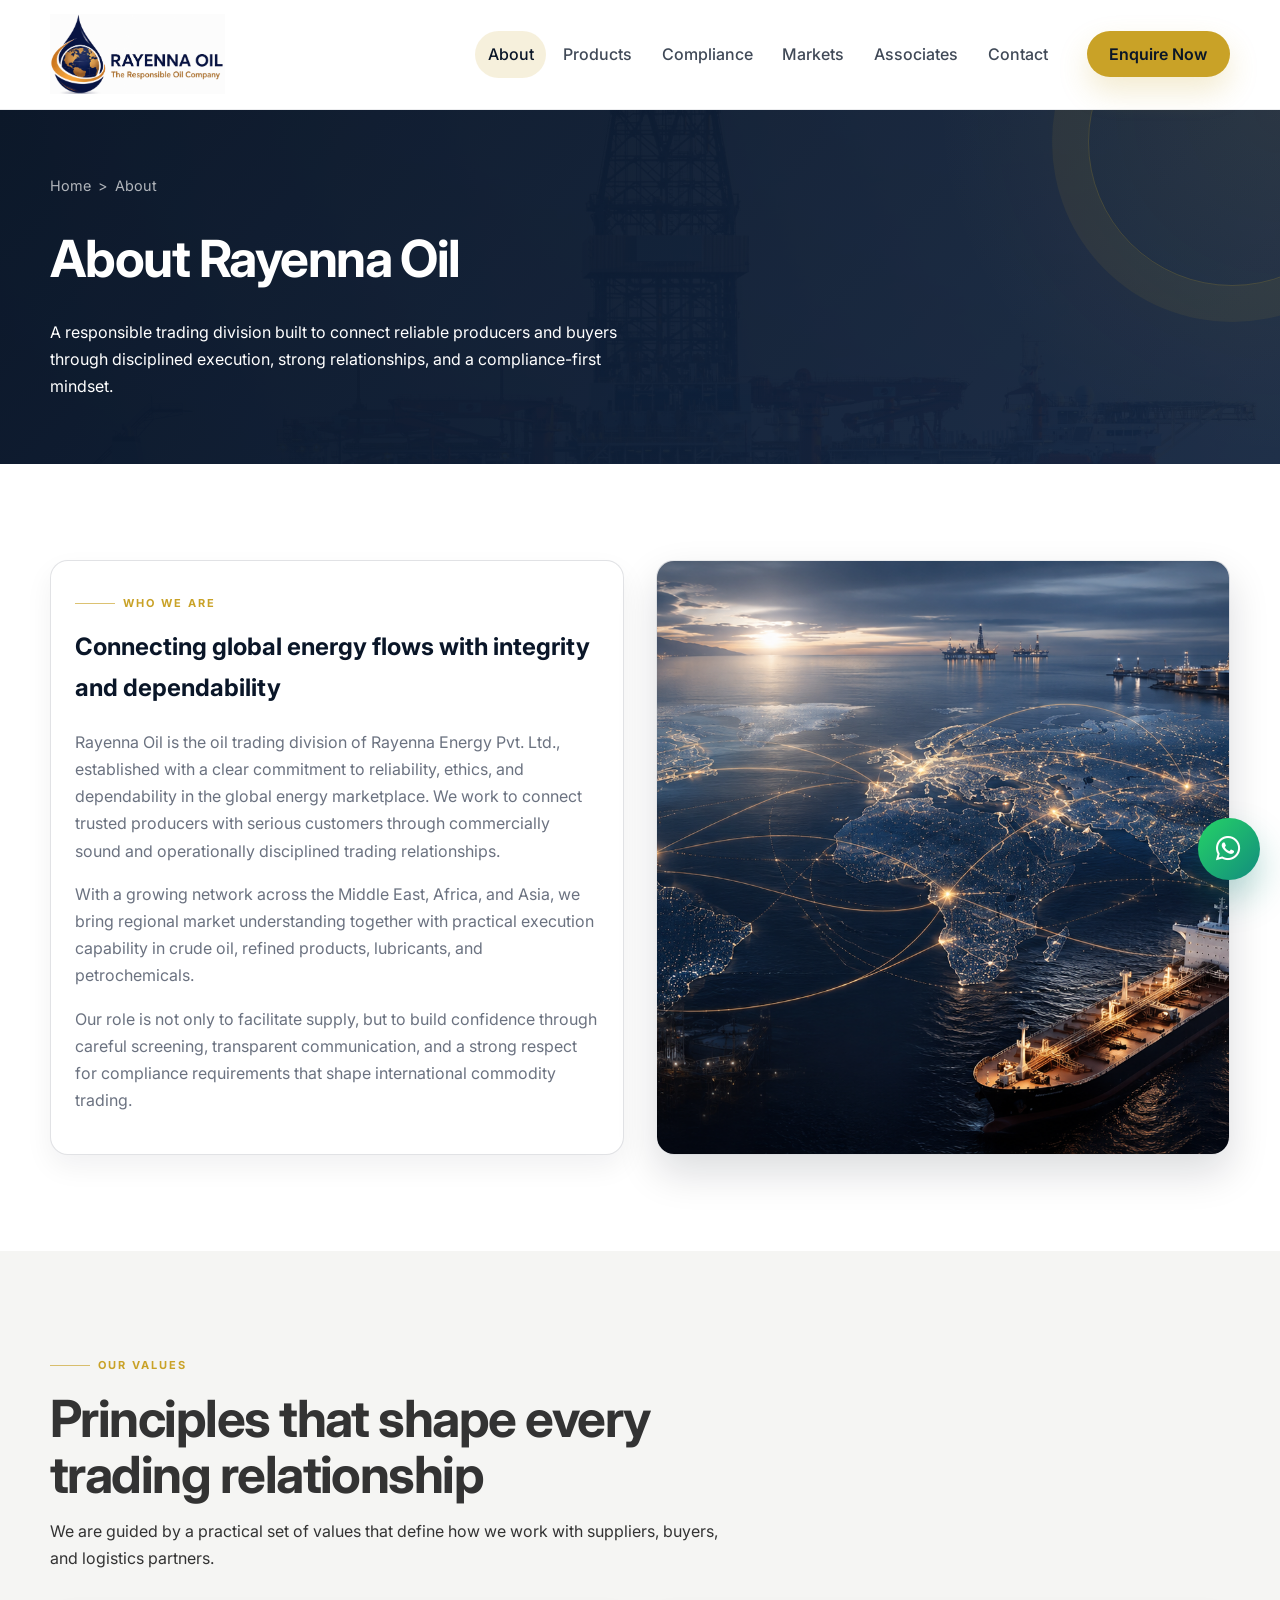
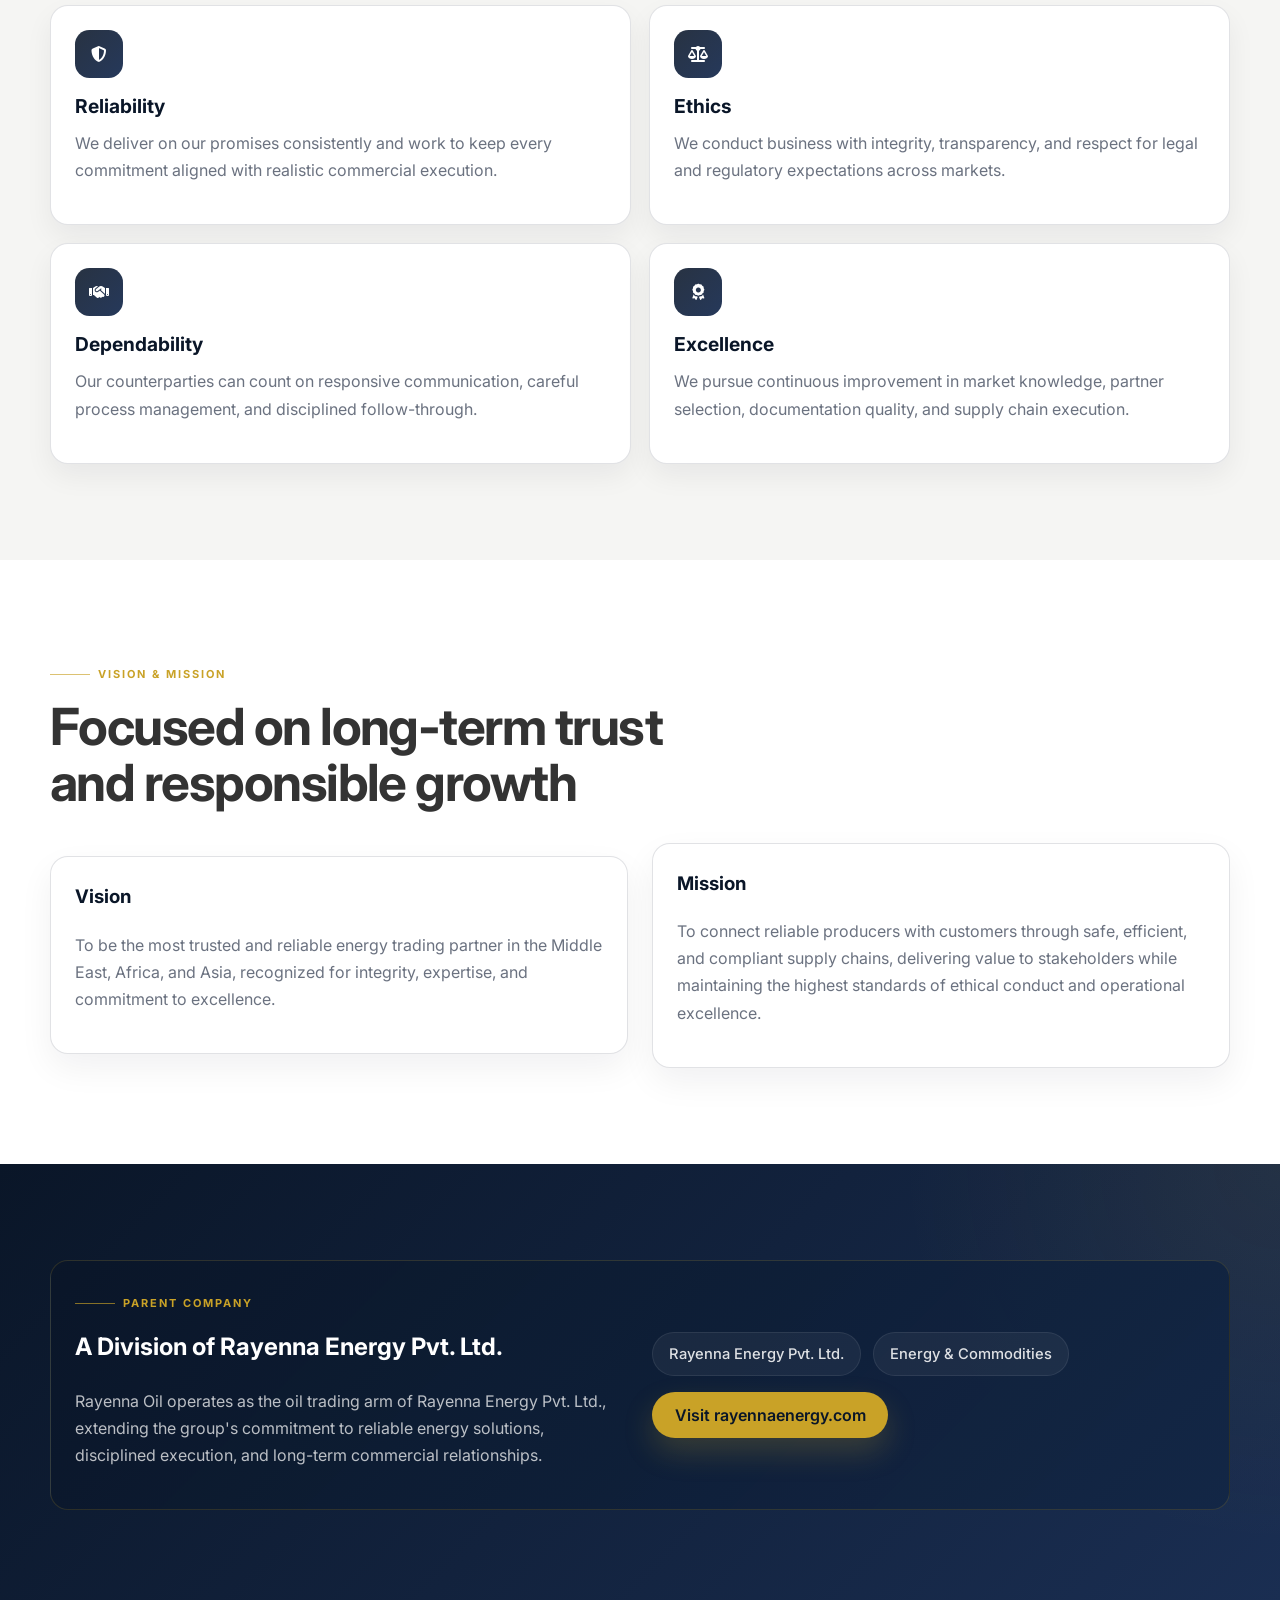
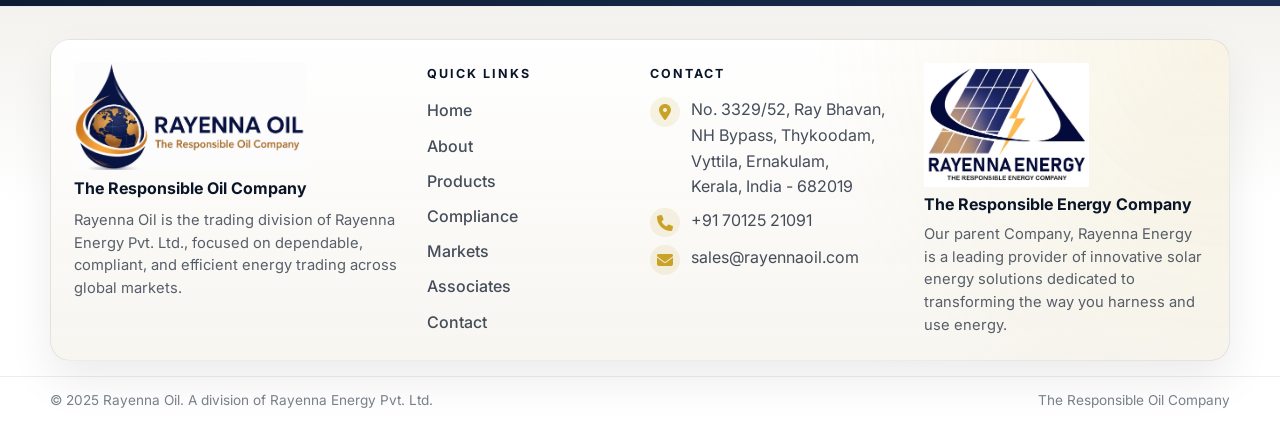
==== commit 0196ac52: "Refine page layouts and footer branding. Polish the shared footer and update key page media treatmen" ====
--- a/about.html
+++ b/about.html
@@ -116,7 +116,7 @@
       </section>
 
       <section class="section section-light">
-        <div class="container split-grid">
+        <div class="container split-grid about-intro-split">
           <div class="content-card reveal">
             <span class="eyebrow">Who We Are</span>
             <h2>Connecting global energy flows with integrity and dependability</h2>
@@ -139,13 +139,13 @@
             </p>
           </div>
 
-          <div class="media-card reveal">
+          <div class="media-card reveal about-intro-media">
             <img
-              src="media/pexels-ahmetkeremdrn-34975558.jpg"
-              alt="Offshore energy vessel representing global oil trading operations"
+              src="media/About.png"
+              alt="Global energy trade network visual representing Rayenna Oil's international reach"
               loading="lazy"
               width="1024"
-              height="768"
+              height="512"
             />
           </div>
         </div>
@@ -260,49 +260,76 @@
 
     <footer class="site-footer">
       <div class="footer-top">
-        <div class="container footer-grid">
-          <div class="footer-brand">
-            <img
-              src="assets/images/RayennaOil_Web.png"
-              alt="Rayenna Oil logo"
-              loading="lazy"
-              width="1024"
-              height="468"
-            />
-            <p class="footer-tagline">The Responsible Oil Company</p>
-            <p>
-              Rayenna Oil is the trading division of Rayenna Energy Pvt. Ltd., focused on
-              dependable, compliant, and efficient energy trading across global markets.
-            </p>
-          </div>
-          <div>
-            <h3 class="footer-heading">Quick Links</h3>
-            <div class="footer-links">
-              <a href="index.html">Home</a>
-              <a href="about.html">About</a>
-              <a href="products.html">Products</a>
-              <a href="compliance.html">Compliance</a>
-              <a href="markets.html">Markets</a>
-              <a href="associates.html">Associates</a>
-              <a href="contact.html">Contact</a>
-            </div>
-          </div>
-          <div>
-            <h3 class="footer-heading">Contact</h3>
-            <ul class="footer-contact">
-              <li>
-                <i class="fa-solid fa-location-dot" aria-hidden="true"></i>
-                <span>No. 3329/52, Ray Bhavan,<br />NH Bypass, Thykoodam,<br />Vyttila, Ernakulam,<br />Kerala, India - 682019</span>
-              </li>
-              <li>
-                <i class="fa-solid fa-phone" aria-hidden="true"></i>
-                <a href="tel:+917012521091">+91 70125 21091</a>
-              </li>
-              <li>
-                <i class="fa-solid fa-envelope" aria-hidden="true"></i>
-                <a href="mailto:sales@rayennaoil.com">sales@rayennaoil.com</a>
-              </li>
-            </ul>
+        <div class="container">
+          <div class="footer-panel">
+            <div class="footer-grid">
+              <div class="footer-brand">
+                <img
+                  src="assets/images/RayennaOil_Web.png"
+                  alt="Rayenna Oil logo"
+                  loading="lazy"
+                  width="1024"
+                  height="468"
+                />
+                <p class="footer-tagline">The Responsible Oil Company</p>
+                <p class="footer-description">
+                  Rayenna Oil is the trading division of Rayenna Energy Pvt. Ltd., focused on
+                  dependable, compliant, and efficient energy trading across global markets.
+                </p>
+              </div>
+              <div class="footer-section">
+                <h3 class="footer-heading">Quick Links</h3>
+                <div class="footer-links">
+                  <a href="index.html">Home</a>
+                  <a href="about.html">About</a>
+                  <a href="products.html">Products</a>
+                  <a href="compliance.html">Compliance</a>
+                  <a href="markets.html">Markets</a>
+                  <a href="associates.html">Associates</a>
+                  <a href="contact.html">Contact</a>
+                </div>
+              </div>
+              <div class="footer-section">
+                <h3 class="footer-heading">Contact</h3>
+                <ul class="footer-contact">
+                  <li>
+                    <i class="fa-solid fa-location-dot" aria-hidden="true"></i>
+                    <span>No. 3329/52, Ray Bhavan,<br />NH Bypass, Thykoodam,<br />Vyttila, Ernakulam,<br />Kerala, India - 682019</span>
+                  </li>
+                  <li>
+                    <i class="fa-solid fa-phone" aria-hidden="true"></i>
+                    <a href="tel:+917012521091">+91 70125 21091</a>
+                  </li>
+                  <li>
+                    <i class="fa-solid fa-envelope" aria-hidden="true"></i>
+                    <a href="mailto:sales@rayennaoil.com">sales@rayennaoil.com</a>
+                  </li>
+                </ul>
+              </div>
+              <div class="footer-parent">
+                <a
+                  class="footer-parent-link"
+                  href="https://rayennaenergy.com"
+                  target="_blank"
+                  rel="noopener noreferrer"
+                  aria-label="Visit Rayenna Energy"
+                >
+                  <img
+                    src="media/rayenna_energy_logo.png"
+                    alt="Rayenna Energy logo"
+                    loading="lazy"
+                    width="754"
+                    height="562"
+                  />
+                </a>
+                <p class="footer-tagline">The Responsible Energy Company</p>
+                <p class="footer-parent-copy">
+                  Our parent Company, Rayenna Energy is a leading provider of innovative
+                  solar energy solutions dedicated to transforming the way you harness and
+                  use energy.
+                </p>
+              </div>
+            </div>
           </div>
         </div>
       </div>
--- a/assets/css/style.css
+++ b/assets/css/style.css
@@ -113,6 +113,14 @@
   padding: 3.75rem 0;
 }
 
+.home-content-split {
+  align-items: stretch;
+}
+
+.home-content-split > * {
+  min-width: 0;
+}
+
 .home-content-section .section-heading {
   margin-bottom: 1.65rem;
 }
@@ -694,8 +702,11 @@
 .media-card img,
 .market-media img,
 .product-media img {
+  display: block;
   width: 100%;
   height: 100%;
+  position: absolute;
+  inset: 0;
   object-fit: cover;
 }
 
@@ -740,6 +751,15 @@
   border-radius: var(--radius-lg);
 }
 
+.about-snippet-media--responsible {
+  aspect-ratio: 3 / 2;
+  width: 100%;
+  max-width: 100%;
+  min-width: 0;
+  justify-self: stretch;
+  min-height: clamp(18rem, 34vw, 28rem);
+}
+
 .about-snippet-media img {
   width: 100%;
   height: 100%;
@@ -755,32 +775,19 @@
   background: linear-gradient(180deg, rgba(10, 22, 40, 0.04), rgba(10, 22, 40, 0.4));
 }
 
-.about-snippet-badge {
-  position: absolute;
-  left: 1.25rem;
-  right: 1.25rem;
-  bottom: 1.25rem;
-  z-index: 1;
-  padding: 1rem 1.05rem;
-  border: 1px solid rgba(255, 255, 255, 0.12);
-  border-radius: 1rem;
-  background: rgba(10, 22, 40, 0.72);
-  backdrop-filter: blur(8px);
-  box-shadow: 0 18px 32px rgba(4, 8, 16, 0.22);
-}
-
-.about-snippet-badge strong {
-  display: block;
-  margin-bottom: 0.35rem;
-  color: var(--color-white);
-  font-size: 1rem;
-  font-weight: 600;
-}
-
-.about-snippet-badge span {
-  color: rgba(255, 255, 255, 0.72);
-  font-size: 0.9rem;
-  line-height: 1.5;
+.about-snippet-media--responsible::after {
+  display: none;
+}
+
+.about-snippet-media--responsible img {
+  min-height: 0;
+  object-position: left center;
+}
+
+.home-content-card {
+  display: grid;
+  align-content: center;
+  height: 100%;
 }
 
 .pill-list {
@@ -879,6 +886,39 @@
   align-items: center;
 }
 
+.about-intro-split {
+  align-items: stretch;
+}
+
+.associates-intro-split {
+  align-items: stretch;
+}
+
+.about-intro-media {
+  position: relative;
+  min-height: clamp(20rem, 32vw, 24rem);
+  border-color: rgba(10, 22, 40, 0.08);
+  background: linear-gradient(160deg, rgba(10, 22, 40, 0.08), rgba(255, 255, 255, 0.96));
+}
+
+.associates-intro-media {
+  position: relative;
+  width: 100%;
+  max-width: 100%;
+  min-width: 0;
+  aspect-ratio: 626 / 417;
+  border-color: rgba(10, 22, 40, 0.08);
+  background: linear-gradient(160deg, rgba(10, 22, 40, 0.08), rgba(255, 255, 255, 0.96));
+}
+
+.about-intro-media img {
+  object-position: center center;
+}
+
+.associates-intro-media img {
+  object-position: center center;
+}
+
 .content-card h2,
 .vision-card h3,
 .mission-card h3 {
@@ -1042,41 +1082,139 @@
 }
 
 .product-media {
-  min-height: 20rem;
-  border-radius: var(--radius-md);
+  position: relative;
+  min-height: clamp(18.5rem, 58vw, 24rem);
+  aspect-ratio: 5 / 4;
+  border: 1px solid rgba(10, 22, 40, 0.08);
+  border-radius: calc(var(--radius-md) + 2px);
   overflow: hidden;
-  box-shadow: 0 16px 36px rgba(6, 14, 28, 0.16);
+  background: linear-gradient(160deg, rgba(10, 22, 40, 0.08), rgba(10, 22, 40, 0.02));
+  box-shadow: 0 24px 54px rgba(6, 14, 28, 0.18);
+}
+
+.product-media::before {
+  content: "";
+  position: absolute;
+  inset: 0;
+  z-index: 1;
+  background: linear-gradient(180deg, rgba(10, 22, 40, 0.05) 0%, rgba(10, 22, 40, 0) 42%, rgba(10, 22, 40, 0.18) 100%);
+  pointer-events: none;
+}
+
+.product-media::after {
+  content: "";
+  position: absolute;
+  left: 1.2rem;
+  right: 1.2rem;
+  bottom: 1.1rem;
+  z-index: 1;
+  height: 2px;
+  border-radius: 999px;
+  background: linear-gradient(90deg, rgba(201, 162, 39, 0.88), rgba(201, 162, 39, 0));
+  pointer-events: none;
 }
 
 .product-media--tall {
-  min-height: 26rem;
+  min-height: clamp(18.5rem, 58vw, 24rem);
+}
+
+.product-media--bitumen {
+  min-height: clamp(18.5rem, 58vw, 24rem);
+  aspect-ratio: 5 / 4;
+}
+
+.product-media--petrochem {
+  min-height: clamp(18.5rem, 58vw, 24rem);
+  aspect-ratio: 5 / 4;
+}
+
+.product-media--tall img {
+  object-position: center;
+}
+
+.product-media--diesel img {
+  object-position: center 56%;
+}
+
+.product-media--lubricants img {
+  object-position: center 44%;
+}
+
+.product-media--bitumen img {
+  object-position: center 52%;
+}
+
+.product-media--petrochem img {
+  object-position: center 48%;
+}
+
+.product-media img {
+  transform: scale(1.01);
+  transition: transform 0.6s ease;
+}
+
+.product-shell:hover .product-media img,
+.product-shell:focus-within .product-media img {
+  transform: scale(1.04);
 }
 
 .product-shell {
   position: relative;
+  gap: 1.4rem;
 }
 
 .product-detail-card {
   position: relative;
-  padding: 1.75rem;
+  display: flex;
+  flex-direction: column;
+  gap: 1rem;
+  min-height: 100%;
+  padding: clamp(1.6rem, 3vw, 2.2rem);
   border: 1px solid rgba(10, 22, 40, 0.08);
-  border-radius: var(--radius-md);
-  background: linear-gradient(180deg, rgba(255, 255, 255, 0.98), rgba(245, 245, 243, 0.9));
-  box-shadow: 0 18px 38px rgba(6, 14, 28, 0.08);
+  border-radius: calc(var(--radius-md) + 2px);
+  background: linear-gradient(180deg, rgba(255, 255, 255, 0.99), rgba(245, 245, 243, 0.92));
+  box-shadow: 0 22px 46px rgba(6, 14, 28, 0.08);
+  isolation: isolate;
+}
+
+.product-detail-card::before {
+  content: "";
+  position: absolute;
+  inset: 0 0 auto;
+  height: 4px;
+  background: linear-gradient(90deg, rgba(201, 162, 39, 0.95), rgba(201, 162, 39, 0.14));
+}
+
+.product-detail-card::after {
+  content: "";
+  position: absolute;
+  right: -3.5rem;
+  bottom: -4.75rem;
+  z-index: -1;
+  width: 11rem;
+  height: 11rem;
+  border-radius: 50%;
+  background: radial-gradient(circle, rgba(201, 162, 39, 0.14), transparent 72%);
+  pointer-events: none;
 }
 
 .product-shell .product-detail-card {
-  margin-top: -2rem;
+  margin-top: -1.5rem;
 }
 
 .product-kicker {
   display: flex;
   align-items: center;
   gap: 0.75rem;
-  margin-bottom: 0.9rem;
+  margin-bottom: 0.1rem;
 }
 
 .product-kicker .eyebrow {
+  margin-bottom: 0;
+}
+
+.product-detail-card h2,
+.product-detail-card p {
   margin-bottom: 0;
 }
 
@@ -1097,7 +1235,7 @@
   display: flex;
   flex-wrap: wrap;
   gap: 0.65rem;
-  margin-bottom: 1.1rem;
+  margin-bottom: 0;
 }
 
 .product-meta span {
@@ -1113,13 +1251,14 @@
 }
 
 .product-shell .btn {
-  margin-top: 0.25rem;
+  margin-top: auto;
+  width: fit-content;
 }
 
 .product-specs {
   display: grid;
   gap: 0.7rem;
-  margin: 1.25rem 0 1.5rem;
+  margin: 0.2rem 0 1.35rem;
 }
 
 .product-specs li {
@@ -1144,6 +1283,27 @@
   position: relative;
 }
 
+.compliance-intro {
+  align-items: center;
+  gap: 1.5rem;
+  margin-bottom: 2rem;
+}
+
+.compliance-intro-copy {
+  max-width: none;
+  margin-bottom: 0;
+}
+
+.compliance-intro-media {
+  position: relative;
+  min-height: clamp(16rem, 42vw, 20rem);
+  aspect-ratio: 16 / 11;
+}
+
+.compliance-intro-media img {
+  object-position: center;
+}
+
 .note-box {
   border-left: 4px solid var(--color-gold);
   background: rgba(201, 162, 39, 0.08);
@@ -1174,13 +1334,20 @@
 
 .market-media {
   display: grid;
-  grid-template-rows: minmax(0, 1fr) auto;
-  min-height: 21rem;
+  grid-template-rows: auto auto;
+  min-height: 0;
   overflow: hidden;
   border: 1px solid rgba(10, 22, 40, 0.08);
   border-radius: var(--radius-md);
   background: var(--color-white);
   box-shadow: 0 16px 34px rgba(6, 14, 28, 0.2);
+}
+
+.market-media img {
+  position: static;
+  inset: auto;
+  height: auto;
+  aspect-ratio: 3 / 2;
 }
 
 .market-copy-card {
@@ -1454,12 +1621,15 @@
 
 .site-footer {
   color: rgba(10, 22, 40, 0.76);
-  background: #ffffff;
+  background: linear-gradient(180deg, #f3f2ee 0%, #ffffff 46%);
   border-top: 1px solid rgba(10, 22, 40, 0.08);
 }
 
 .site-footer a {
-  transition: color var(--transition);
+  transition:
+    color var(--transition),
+    transform var(--transition),
+    box-shadow var(--transition);
 }
 
 .site-footer a:hover,
@@ -1468,38 +1638,89 @@
 }
 
 .footer-top {
-  padding: 3.5rem 0 2.25rem;
+  padding: 1.9rem 0 0.85rem;
+}
+
+.footer-panel {
+  padding: clamp(1.1rem, 1.8vw, 1.45rem);
+  border: 1px solid rgba(10, 22, 40, 0.08);
+  border-radius: calc(var(--radius-md) + 2px);
+  background:
+    radial-gradient(circle at top right, rgba(201, 162, 39, 0.12), transparent 34%),
+    linear-gradient(180deg, rgba(255, 255, 255, 0.98), rgba(247, 245, 240, 0.96));
+  box-shadow: 0 20px 44px rgba(6, 14, 28, 0.08);
+}
+
+.footer-grid {
+  gap: 0.95rem;
+  align-items: start;
+}
+
+.footer-brand,
+.footer-section,
+.footer-parent {
+  min-width: 0;
+}
+
+.footer-brand {
+  display: grid;
+  gap: 0.55rem;
 }
 
 .footer-brand img {
-  width: min(100%, 20rem);
+  width: min(100%, 13.75rem);
   height: auto;
-  margin-bottom: 1rem;
+  margin-bottom: 0;
 }
 
 .footer-tagline {
-  margin-bottom: 0.85rem;
+  margin-bottom: 0;
   color: var(--color-navy);
   font-weight: 700;
+  line-height: 1.35;
+}
+
+.footer-description,
+.footer-parent-copy {
+  margin-bottom: 0;
+  color: rgba(10, 22, 40, 0.68);
+  font-size: 0.92rem;
+  line-height: 1.55;
+  overflow-wrap: anywhere;
 }
 
 .footer-heading {
-  margin-bottom: 1rem;
+  margin-bottom: 0.8rem;
   color: var(--color-navy);
-  font-size: 1rem;
-  font-weight: 600;
+  font-size: 0.78rem;
+  font-weight: 700;
+  letter-spacing: 0.16em;
+  text-transform: uppercase;
+}
+
+.footer-section {
+  display: grid;
+  align-content: start;
+  padding-top: 0;
 }
 
 .footer-links,
 .footer-contact {
   display: grid;
+  gap: 0.5rem;
+}
+
+.footer-links a {
+  display: inline-flex;
+  width: fit-content;
+  color: rgba(10, 22, 40, 0.76);
+  font-weight: 500;
+}
+
+.footer-contact li {
+  display: grid;
+  grid-template-columns: 1.85rem 1fr;
   gap: 0.7rem;
-}
-
-.footer-contact li {
-  display: grid;
-  grid-template-columns: 2rem 1fr;
-  gap: 0.75rem;
   align-items: start;
 }
 
@@ -1507,11 +1728,48 @@
   display: inline-flex;
   align-items: center;
   justify-content: center;
-  width: 2rem;
-  height: 2rem;
+  width: 1.85rem;
+  height: 1.85rem;
   border-radius: 999px;
-  background: rgba(201, 162, 39, 0.16);
+  background: rgba(201, 162, 39, 0.12);
   color: var(--color-gold);
+}
+
+.footer-contact span,
+.footer-contact a {
+  min-width: 0;
+  line-height: 1.6;
+  overflow-wrap: anywhere;
+}
+
+.footer-parent {
+  display: grid;
+  align-content: start;
+  justify-items: start;
+  gap: 0.45rem;
+  padding: 0;
+  border: 0;
+  border-radius: 0;
+  background: transparent;
+  box-shadow: none;
+}
+
+.footer-parent-link {
+  display: inline-flex;
+  align-items: center;
+  width: fit-content;
+  max-width: 100%;
+  padding: 0;
+  border: 0;
+  border-radius: 0;
+  background: transparent;
+  box-shadow: none;
+  line-height: 0;
+}
+
+.footer-parent-link img {
+  width: min(100%, 10.35rem);
+  height: auto;
 }
 
 .footer-bottom {
@@ -1521,10 +1779,11 @@
 .footer-bottom-inner {
   display: flex;
   flex-direction: column;
-  gap: 0.4rem;
-  padding: 1.2rem 0 1.5rem;
+  gap: 0.35rem;
+  padding: 0.8rem 0 1.1rem;
   color: rgba(10, 22, 40, 0.54);
-  font-size: 0.9rem;
+  font-size: 0.85rem;
+  line-height: 1.5;
 }
 
 .reveal {
@@ -1616,8 +1875,8 @@
   .product-shell {
     display: grid;
     grid-template-columns: repeat(2, minmax(0, 1fr));
-    gap: 1.5rem;
-    align-items: center;
+    gap: 1.75rem;
+    align-items: stretch;
   }
 
   .product-shell.reverse .product-media {
@@ -1630,6 +1889,18 @@
 
   .page-hero-grid {
     padding: 4rem 0;
+  }
+
+  .product-media,
+  .product-media--tall,
+  .product-media--bitumen,
+  .product-media--petrochem {
+    min-height: clamp(22rem, 40vw, 26rem);
+    aspect-ratio: auto;
+  }
+
+  .product-shell .product-detail-card {
+    margin-top: 0;
   }
 
   .form-grid {
@@ -1653,6 +1924,35 @@
     height: 4.4rem;
   }
 
+  .footer-top {
+    padding: 2rem 0 0.95rem;
+  }
+
+  .footer-grid {
+    grid-template-columns: minmax(0, 1.05fr) minmax(0, 0.95fr);
+    gap: 0.95rem 1.2rem;
+  }
+
+  .footer-brand {
+    grid-column: 1;
+    grid-row: 1;
+  }
+
+  .footer-parent {
+    grid-column: 2;
+    grid-row: 1;
+  }
+
+  .footer-grid > .footer-section:nth-child(2) {
+    grid-column: 1;
+    grid-row: 2;
+  }
+
+  .footer-grid > .footer-section:nth-child(3) {
+    grid-column: 2;
+    grid-row: 2;
+  }
+
   .whatsapp-float {
     right: 1.25rem;
     bottom: 1.25rem;
@@ -1675,6 +1975,15 @@
   .market-section-inner {
     grid-template-columns: minmax(0, 1.02fr) minmax(0, 0.98fr);
     gap: 2rem;
+  }
+
+  .compliance-intro {
+    grid-template-columns: minmax(0, 0.94fr) minmax(0, 1.06fr);
+    gap: 2rem;
+  }
+
+  .compliance-intro-media {
+    min-height: clamp(19rem, 30vw, 23rem);
   }
 
   .market-copy-card {
@@ -1768,13 +2077,33 @@
   }
 
   .footer-grid {
-    grid-template-columns: 1.4fr 0.8fr 1fr;
+    grid-template-columns: minmax(0, 1.18fr) minmax(0, 0.72fr) minmax(0, 0.9fr) minmax(0, 1fr);
+    gap: 1rem 1.25rem;
+  }
+
+  .footer-brand {
+    grid-column: auto;
+    grid-row: auto;
+    padding-right: 0.4rem;
+  }
+
+  .footer-grid > .footer-section:nth-child(2),
+  .footer-grid > .footer-section:nth-child(3) {
+    grid-column: auto;
+    grid-row: auto;
+  }
+
+  .footer-parent {
+    grid-column: auto;
+    grid-row: auto;
+    align-self: stretch;
   }
 
   .footer-bottom-inner {
     flex-direction: row;
     justify-content: space-between;
     align-items: center;
+    gap: 1rem;
   }
 
   .product-strip.reverse .product-media {
@@ -1787,13 +2116,13 @@
 
   .product-shell {
     display: grid;
-    grid-template-columns: minmax(0, 0.95fr) minmax(0, 1.05fr);
-    gap: 2rem;
-    align-items: center;
+    grid-template-columns: minmax(0, 0.96fr) minmax(0, 1.04fr);
+    gap: 2.3rem;
+    align-items: stretch;
   }
 
   .product-shell.reverse {
-    grid-template-columns: minmax(0, 1.05fr) minmax(0, 0.95fr);
+    grid-template-columns: minmax(0, 1.04fr) minmax(0, 0.96fr);
   }
 
   .product-shell.reverse .product-media {
@@ -1806,6 +2135,14 @@
 
   .product-shell .product-detail-card {
     margin-top: 0;
+    min-height: clamp(23.5rem, 30vw, 27rem);
+  }
+
+  .product-media,
+  .product-media--tall,
+  .product-media--bitumen,
+  .product-media--petrochem {
+    min-height: clamp(23.5rem, 30vw, 27rem);
   }
 
   .market-section-dark .market-media {
@@ -1813,6 +2150,6 @@
   }
 
   .footer-brand img {
-    width: min(100%, 24rem);
-  }
-}
+    width: min(100%, 14.5rem);
+  }
+}
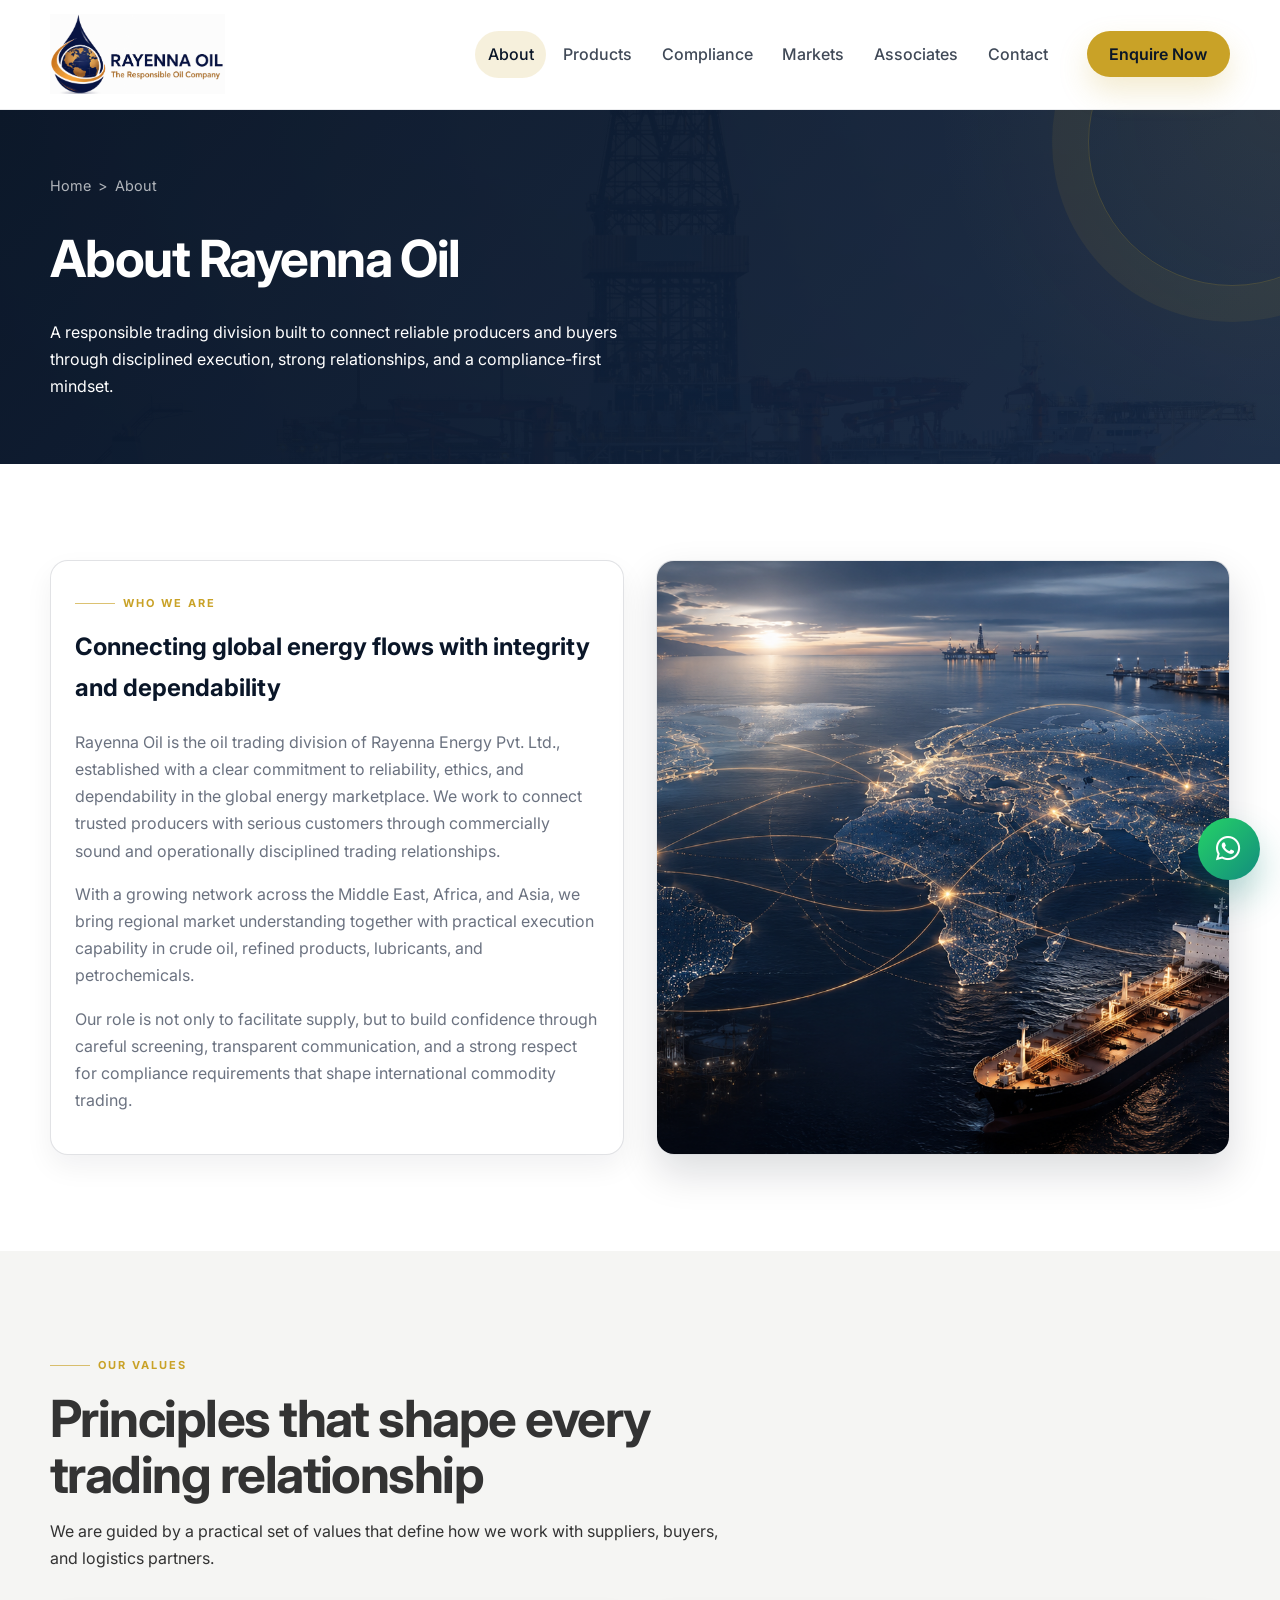
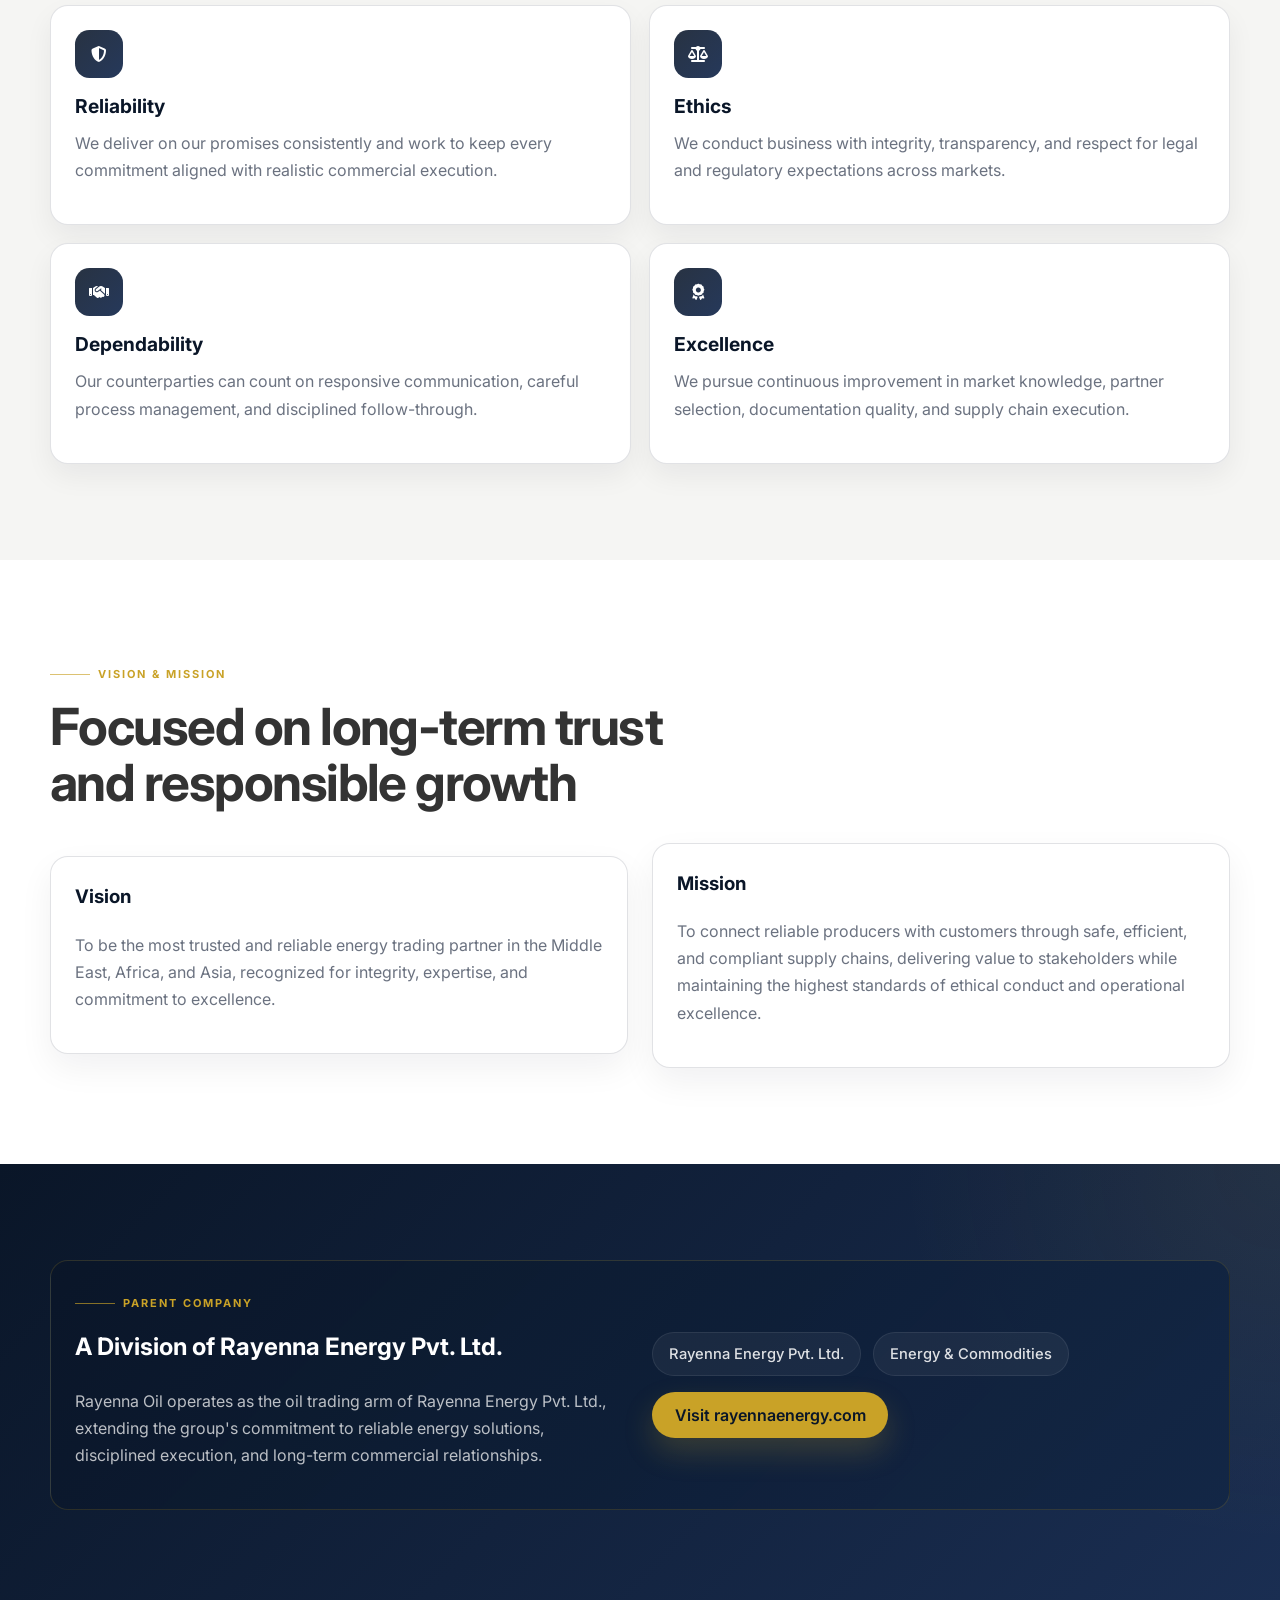
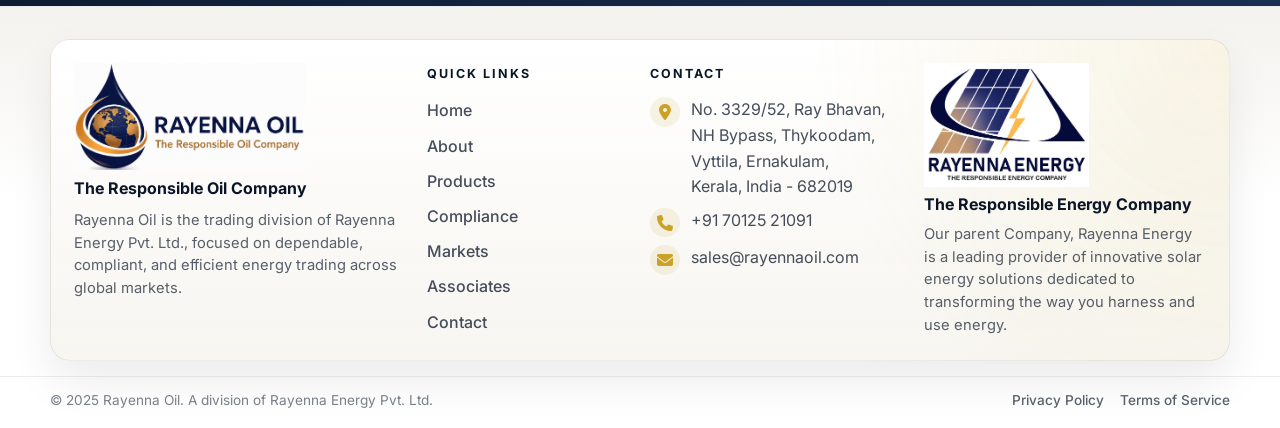
==== commit 7535c906: "Add privacy policy and terms pages. Introduce legal policy pages and wire them into the shared foote" ====
--- a/about.html
+++ b/about.html
@@ -337,7 +337,10 @@
       <div class="footer-bottom">
         <div class="container footer-bottom-inner">
           <span>&copy; 2025 Rayenna Oil. A division of Rayenna Energy Pvt. Ltd.</span>
-          <span>The Responsible Oil Company</span>
+          <nav class="footer-utility-links" aria-label="Utility">
+            <a href="privacy-policy.html">Privacy Policy</a>
+            <a href="terms-of-service.html">Terms of Service</a>
+          </nav>
         </div>
       </div>
     </footer>
--- a/assets/css/style.css
+++ b/assets/css/style.css
@@ -630,6 +630,19 @@
   opacity: 0.18;
 }
 
+.privacy-page-hero::before {
+  background-image:
+    linear-gradient(90deg, rgba(10, 22, 40, 0.93) 0%, rgba(10, 22, 40, 0.82) 44%, rgba(10, 22, 40, 0.62) 100%),
+    url("../../media/pexels-vito-gorican-10954628-10628032.jpg");
+}
+
+.terms-page-hero::before {
+  background:
+    linear-gradient(90deg, rgba(10, 22, 40, 0.92) 0%, rgba(10, 22, 40, 0.8) 42%, rgba(10, 22, 40, 0.62) 100%),
+    url("../../media/pexels-jakubzerdzicki-35638668.jpg") center right / cover no-repeat;
+  opacity: 0.18;
+}
+
 .page-hero-grid {
   position: relative;
   z-index: 1;
@@ -886,6 +899,11 @@
   align-items: center;
 }
 
+.split-grid > *,
+.product-shell > * {
+  min-width: 0;
+}
+
 .about-intro-split {
   align-items: stretch;
 }
@@ -1521,6 +1539,81 @@
   color: var(--color-gold);
 }
 
+.legal-layout {
+  display: grid;
+  gap: 1.5rem;
+}
+
+.legal-sidebar {
+  display: grid;
+  gap: 1.25rem;
+  align-content: start;
+}
+
+.legal-summary-card {
+  gap: 1rem;
+}
+
+.legal-summary-card p:last-child,
+.legal-content-card > :last-child,
+.legal-section > :last-child,
+.legal-meta > :last-child {
+  margin-bottom: 0;
+}
+
+.legal-meta {
+  display: grid;
+  gap: 0.45rem;
+  color: rgba(255, 255, 255, 0.76);
+  font-size: 0.92rem;
+}
+
+.legal-content-card {
+  display: grid;
+  gap: 1.5rem;
+}
+
+.legal-section {
+  display: grid;
+  gap: 0.8rem;
+}
+
+.legal-section + .legal-section {
+  padding-top: 1.5rem;
+  border-top: 1px solid rgba(10, 22, 40, 0.08);
+}
+
+.legal-section h2 {
+  margin-bottom: 0;
+  color: var(--color-navy);
+  font-size: 1.3rem;
+  line-height: 1.25;
+}
+
+.legal-section p {
+  margin-bottom: 0;
+}
+
+.legal-list {
+  display: grid;
+  gap: 0.7rem;
+  margin: 0;
+  padding-left: 1.15rem;
+  color: rgba(10, 22, 40, 0.78);
+}
+
+.legal-list li {
+  padding-left: 0.2rem;
+}
+
+.legal-card-title {
+  margin-bottom: 1rem;
+}
+
+.legal-contact-card .contact-list {
+  margin-bottom: 0;
+}
+
 .form-grid {
   display: grid;
   gap: 1rem;
@@ -1601,6 +1694,16 @@
   min-height: 26rem;
 }
 
+@media (max-width: 767.98px) {
+  .product-media,
+  .compliance-intro-media {
+    width: 100%;
+    max-width: 100%;
+    min-width: 0;
+    justify-self: stretch;
+  }
+}
+
 .map-card-footer {
   padding: 1rem 1.25rem 1.2rem;
 }
@@ -1784,6 +1887,19 @@
   color: rgba(10, 22, 40, 0.54);
   font-size: 0.85rem;
   line-height: 1.5;
+}
+
+.footer-utility-links {
+  display: inline-flex;
+  flex-wrap: wrap;
+  gap: 0.4rem 1rem;
+}
+
+.footer-utility-links a {
+  display: inline-flex;
+  align-items: center;
+  color: rgba(10, 22, 40, 0.68);
+  font-weight: 500;
 }
 
 .reveal {
@@ -2106,6 +2222,11 @@
     gap: 1rem;
   }
 
+  .legal-layout {
+    grid-template-columns: minmax(0, 0.82fr) minmax(0, 1.18fr);
+    align-items: start;
+  }
+
   .product-strip.reverse .product-media {
     order: 2;
   }
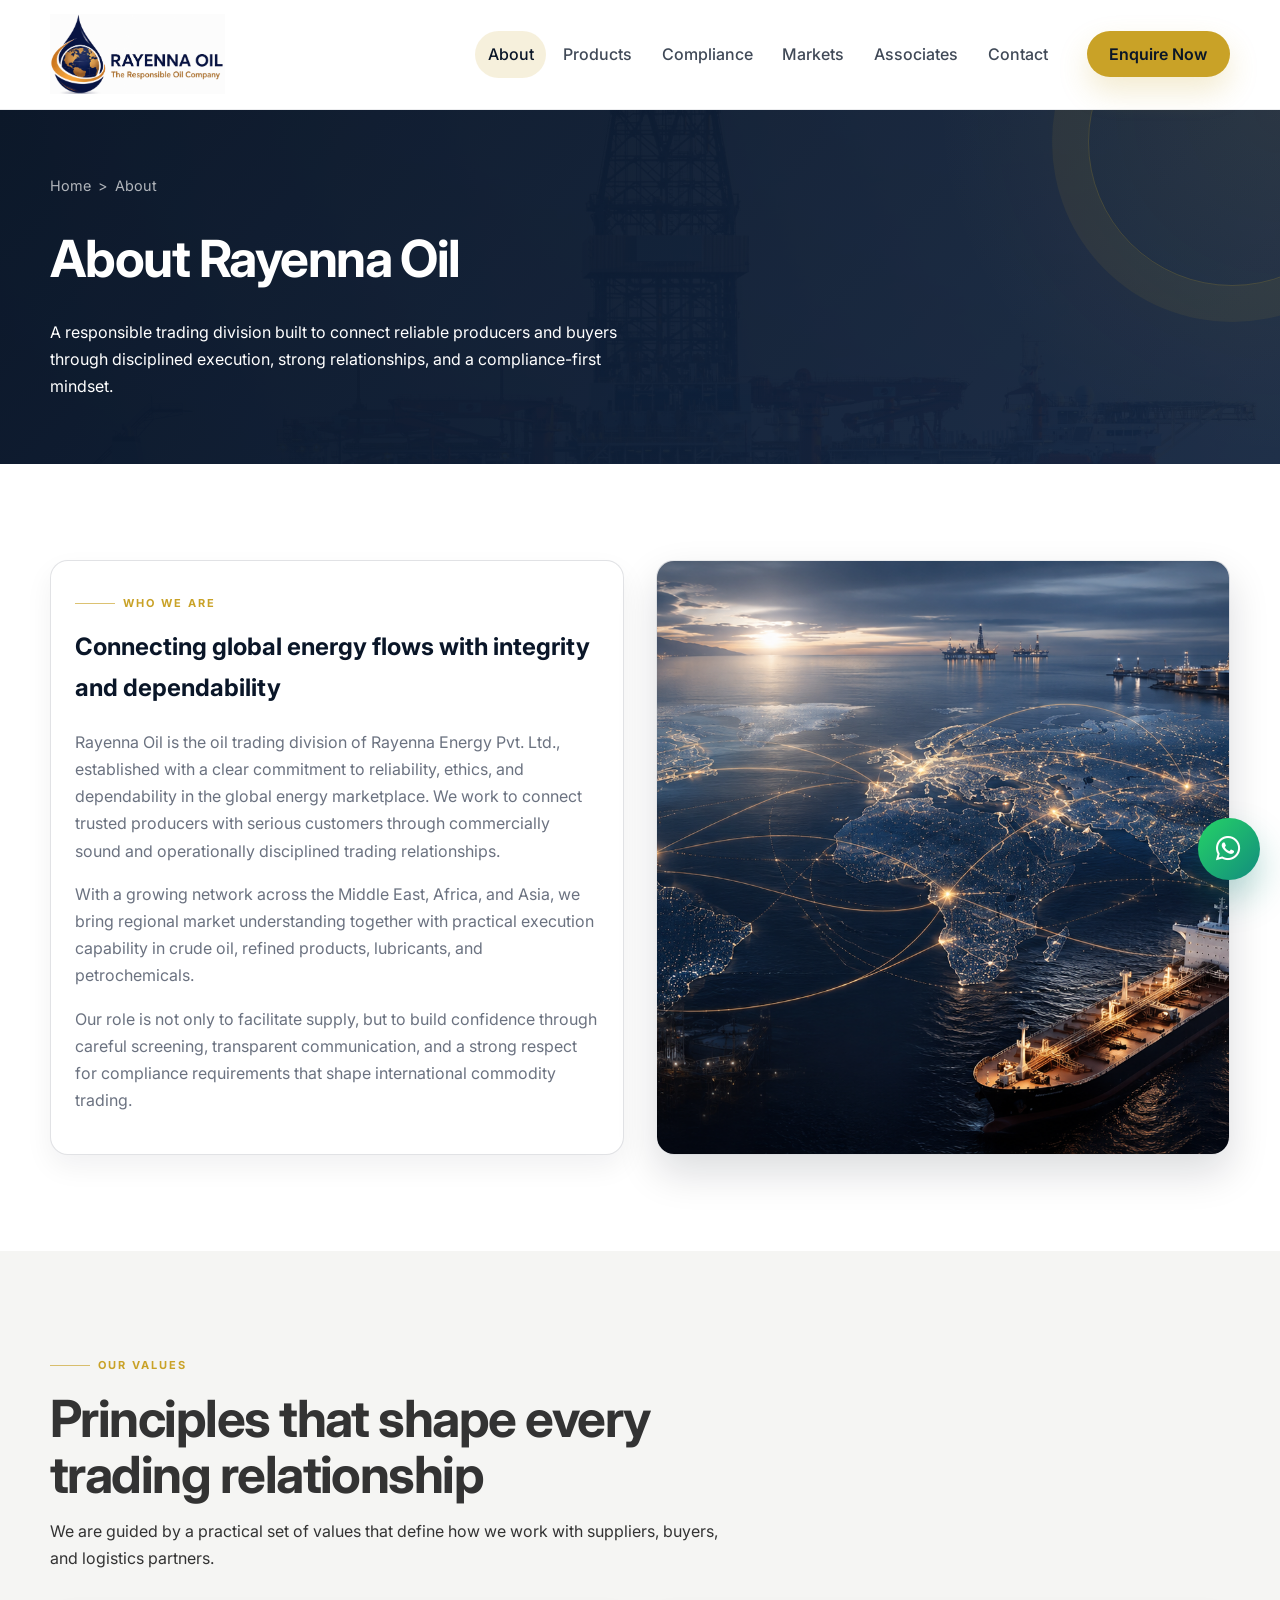
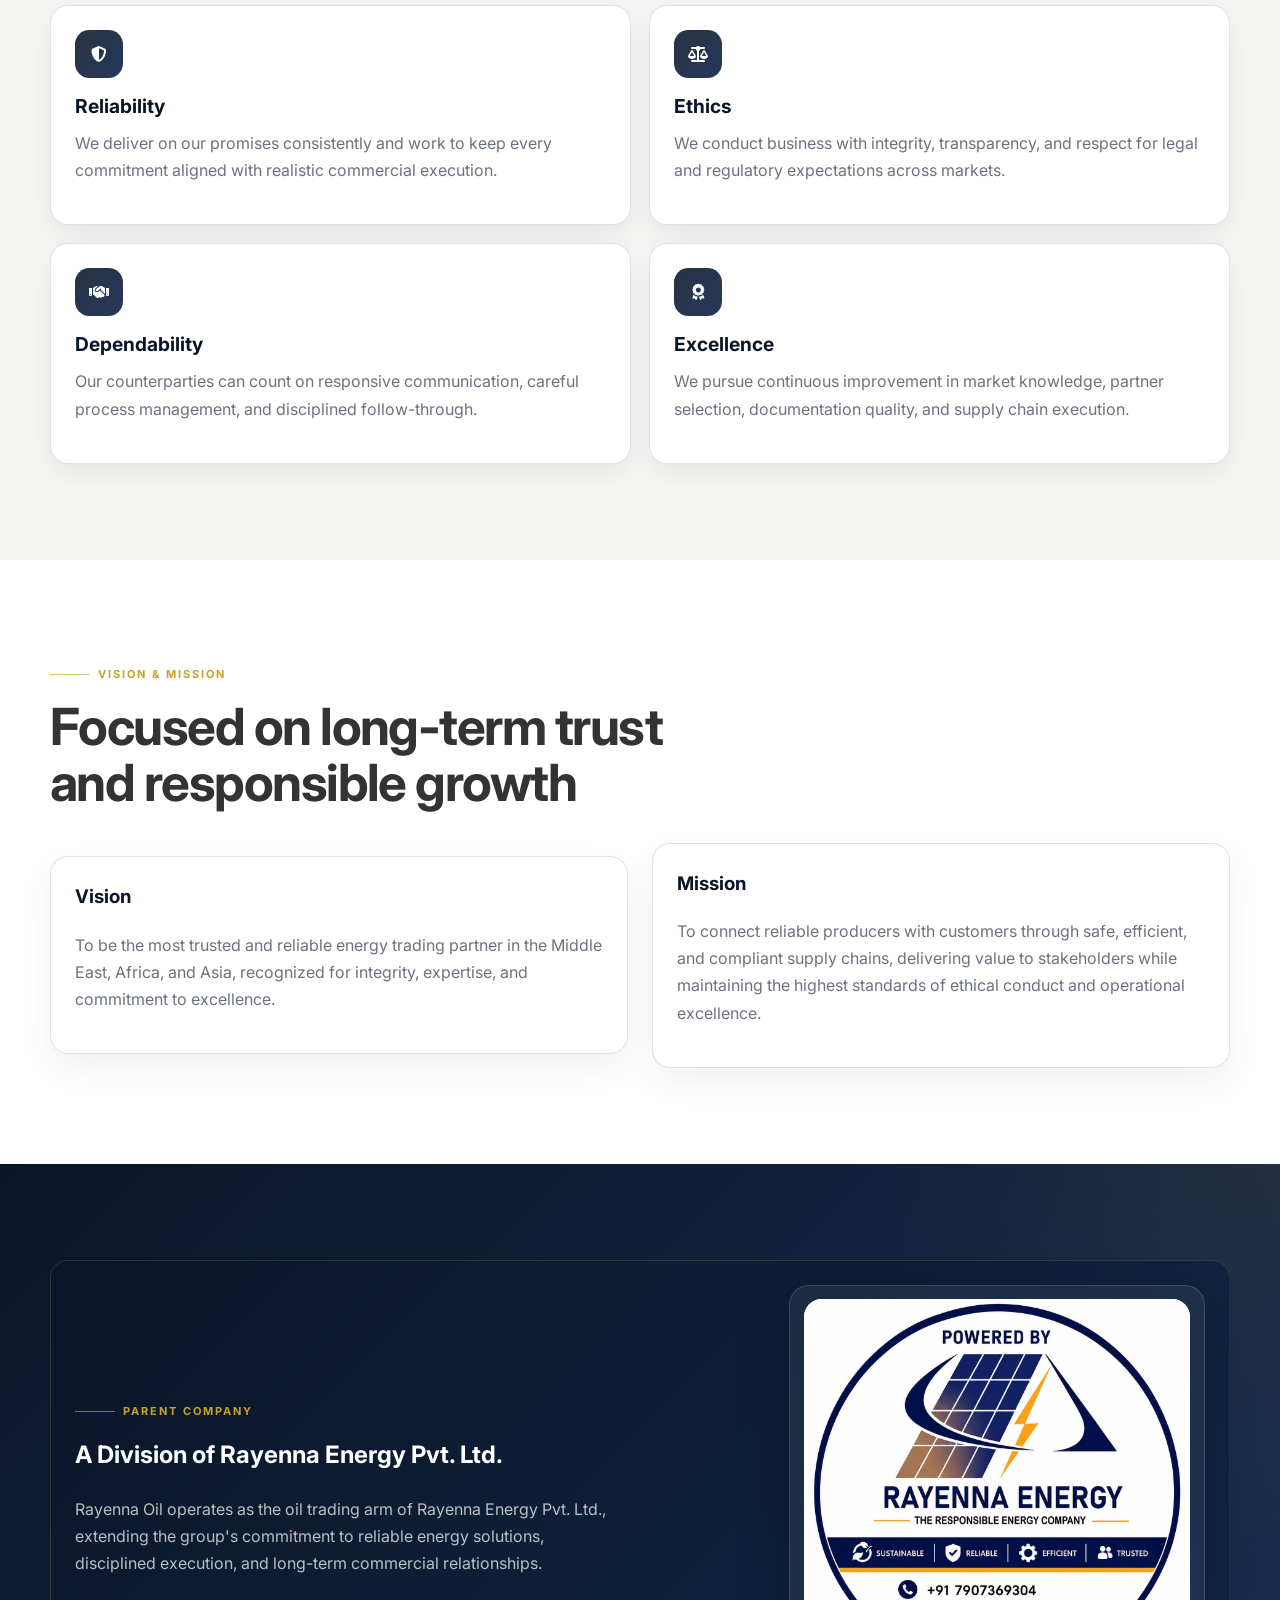
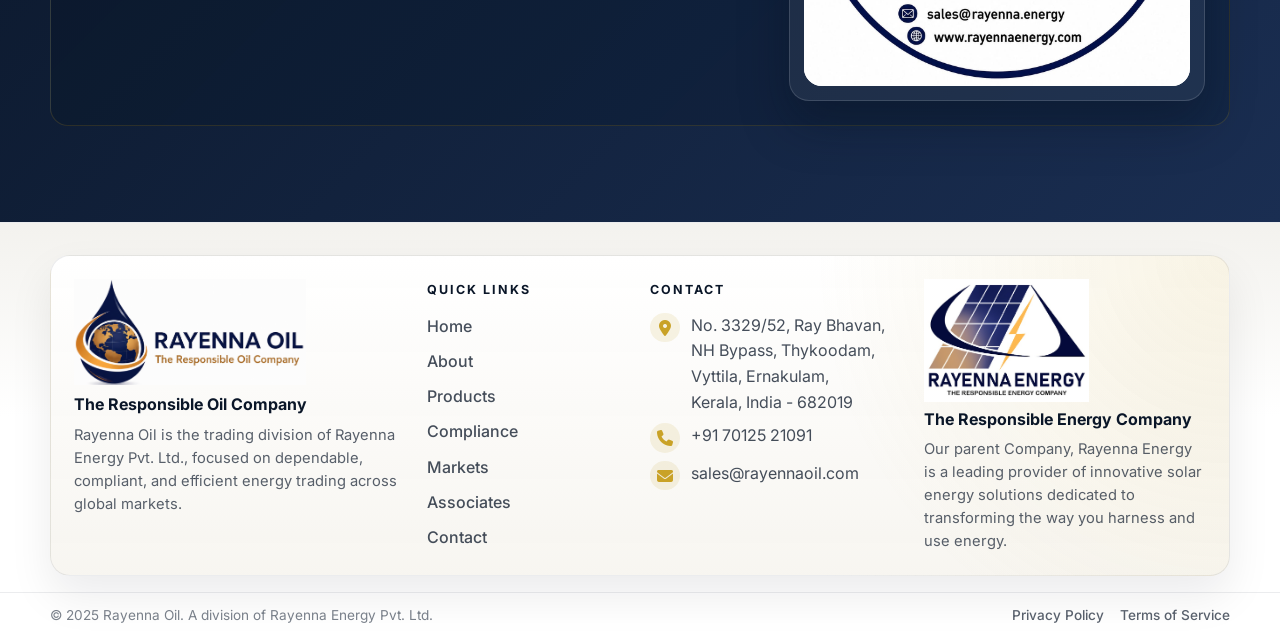
==== commit f06a4e00: "Update About parent company banner. Replace the right-side pills with a linked Rayenna Energy badge " ====
--- a/about.html
+++ b/about.html
@@ -10,36 +10,139 @@
     />
     <meta name="robots" content="index, follow, max-image-preview:large" />
     <link rel="canonical" href="https://rayennaoil.com/about.html" />
+    <meta name="theme-color" content="#0d2b78" />
+    <meta name="apple-mobile-web-app-title" content="Rayenna Oil" />
+    <link rel="icon" href="assets/images/favicon.svg" type="image/svg+xml" />
+    <link rel="icon" href="assets/images/favicon-32.png" sizes="32x32" type="image/png" />
+    <link rel="icon" href="assets/images/favicon-192.png" sizes="192x192" type="image/png" />
+    <link rel="apple-touch-icon" href="assets/images/apple-touch-icon.png" />
+    <link rel="manifest" href="site.webmanifest" />
     <meta property="og:locale" content="en_US" />
     <meta property="og:site_name" content="Rayenna Oil" />
-    <meta
-      property="og:title"
-      content="About Rayenna Oil | Trusted Energy Trading Division"
-    />
-    <meta
-      property="og:description"
-      content="Discover Rayenna Oil's values, mission, and compliance-led approach to dependable international energy trading."
-    />
+    <meta property="og:title" content="About Rayenna Oil | Trusted Energy Trading Division" />
+    <meta property="og:description" content="Discover Rayenna Oil&#x27;s values, mission, and compliance-led approach to dependable international energy trading." />
     <meta property="og:type" content="website" />
     <meta property="og:url" content="https://rayennaoil.com/about.html" />
-    <meta
-      property="og:image"
-      content="https://rayennaoil.com/assets/images/RayennaOil_Web.png"
-    />
-    <meta property="og:image:alt" content="Rayenna Oil logo" />
+    <meta property="og:image" content="https://rayennaoil.com/assets/images/rayenna-oil-social.png" />
+    <meta property="og:image:secure_url" content="https://rayennaoil.com/assets/images/rayenna-oil-social.png" />
+    <meta property="og:image:type" content="image/png" />
+    <meta property="og:image:width" content="1200" />
+    <meta property="og:image:height" content="630" />
+    <meta property="og:image:alt" content="Rayenna Oil brand card with logo and The Responsible Oil Company tagline" />
     <meta name="twitter:card" content="summary_large_image" />
-    <meta
-      name="twitter:title"
-      content="About Rayenna Oil | Trusted Energy Trading Division"
-    />
-    <meta
-      name="twitter:description"
-      content="Discover Rayenna Oil's values, mission, and compliance-led approach to dependable international energy trading."
-    />
-    <meta
-      name="twitter:image"
-      content="https://rayennaoil.com/assets/images/RayennaOil_Web.png"
-    />
+    <meta name="twitter:title" content="About Rayenna Oil | Trusted Energy Trading Division" />
+    <meta name="twitter:description" content="Discover Rayenna Oil&#x27;s values, mission, and compliance-led approach to dependable international energy trading." />
+    <meta name="twitter:image" content="https://rayennaoil.com/assets/images/rayenna-oil-social.png" />
+    <meta name="twitter:image:alt" content="Rayenna Oil brand card with logo and The Responsible Oil Company tagline" />
+    <script type="application/ld+json">
+{
+  "@context": "https://schema.org",
+  "@graph": [
+    {
+      "@type": "Organization",
+      "@id": "https://rayennaoil.com/#organization",
+      "name": "Rayenna Oil",
+      "url": "https://rayennaoil.com/",
+      "logo": {
+        "@type": "ImageObject",
+        "url": "https://rayennaoil.com/assets/images/RayennaOil_Web.png",
+        "width": 2094,
+        "height": 958
+      },
+      "image": "https://rayennaoil.com/assets/images/rayenna-oil-social.png",
+      "description": "Rayenna Oil connects reliable producers of crude oil, refined products, lubricants, and petrochemicals with buyers across India, the Middle East, Africa, and Asia through disciplined, compliance-led trade execution.",
+      "email": "sales@rayennaoil.com",
+      "telephone": "+91 70125 21091",
+      "address": {
+        "@type": "PostalAddress",
+        "streetAddress": "No. 3329/52, Ray Bhavan, NH Bypass, Thykoodam, Vyttila",
+        "addressLocality": "Ernakulam",
+        "addressRegion": "Kerala",
+        "postalCode": "682019",
+        "addressCountry": "IN"
+      },
+      "contactPoint": [
+        {
+          "@id": "https://rayennaoil.com/#contactpoint"
+        }
+      ],
+      "parentOrganization": {
+        "@type": "Organization",
+        "name": "Rayenna Energy Pvt. Ltd.",
+        "url": "https://rayennaenergy.com/"
+      }
+    },
+    {
+      "@type": "ContactPoint",
+      "@id": "https://rayennaoil.com/#contactpoint",
+      "contactType": "sales",
+      "telephone": "+91 70125 21091",
+      "email": "sales@rayennaoil.com",
+      "areaServed": [
+        "India",
+        "Middle East",
+        "Africa",
+        "Asia"
+      ],
+      "availableLanguage": [
+        "en"
+      ]
+    },
+    {
+      "@type": "WebSite",
+      "@id": "https://rayennaoil.com/#website",
+      "url": "https://rayennaoil.com/",
+      "name": "Rayenna Oil",
+      "description": "Rayenna Oil connects reliable producers of crude oil, refined products, lubricants, and petrochemicals with buyers across India, the Middle East, Africa, and Asia through disciplined, compliance-led trade execution.",
+      "inLanguage": "en",
+      "publisher": {
+        "@id": "https://rayennaoil.com/#organization"
+      }
+    },
+    {
+      "@type": "AboutPage",
+      "@id": "https://rayennaoil.com/about.html#webpage",
+      "url": "https://rayennaoil.com/about.html",
+      "name": "About Rayenna Oil | Trusted Energy Trading Division",
+      "description": "Learn about Rayenna Oil, the oil trading division of Rayenna Energy Pvt. Ltd., focused on reliable, ethical, and compliance-led energy trading across the Middle East, Africa, and Asia.",
+      "isPartOf": {
+        "@id": "https://rayennaoil.com/#website"
+      },
+      "about": {
+        "@id": "https://rayennaoil.com/#organization"
+      },
+      "inLanguage": "en",
+      "primaryImageOfPage": {
+        "@type": "ImageObject",
+        "url": "https://rayennaoil.com/assets/images/rayenna-oil-social.png",
+        "width": 1200,
+        "height": 630
+      },
+      "breadcrumb": {
+        "@id": "https://rayennaoil.com/about.html#breadcrumb"
+      }
+    },
+    {
+      "@type": "BreadcrumbList",
+      "@id": "https://rayennaoil.com/about.html#breadcrumb",
+      "itemListElement": [
+        {
+          "@type": "ListItem",
+          "position": 1,
+          "name": "Home",
+          "item": "https://rayennaoil.com/"
+        },
+        {
+          "@type": "ListItem",
+          "position": 2,
+          "name": "About Rayenna Oil",
+          "item": "https://rayennaoil.com/about.html"
+        }
+      ]
+    }
+  ]
+}
+    </script>
     <link rel="preconnect" href="https://fonts.googleapis.com" />
     <link rel="preconnect" href="https://fonts.gstatic.com" crossorigin />
     <link
@@ -240,19 +343,21 @@
                 execution, and long-term commercial relationships.
               </p>
             </div>
-            <div>
-              <div class="pill-list" style="margin-bottom: 1rem">
-                <span class="pill pill-dark">Rayenna Energy Pvt. Ltd.</span>
-                <span class="pill pill-dark">Energy &amp; Commodities</span>
-              </div>
-              <a
-                class="btn btn-primary"
-                href="https://rayennaenergy.com/"
-                target="_blank"
-                rel="noopener noreferrer"
-                >Visit rayennaenergy.com</a
-              >
-            </div>
+            <a
+              class="parent-banner-media"
+              href="https://rayennaenergy.com/"
+              target="_blank"
+              rel="noopener noreferrer"
+              aria-label="Visit Rayenna Energy (opens in a new tab)"
+            >
+              <img
+                src="assets/images/Powered_by_Rayenna.jpeg"
+                alt="Powered by Rayenna Energy"
+                loading="lazy"
+                width="1024"
+                height="1024"
+              />
+            </a>
           </div>
         </div>
       </section>
--- a/assets/css/style.css
+++ b/assets/css/style.css
@@ -1095,6 +1095,39 @@
   width: fit-content;
 }
 
+.parent-banner-media {
+  display: block;
+  width: 100%;
+  max-width: 26rem;
+  justify-self: end;
+  border-radius: calc(var(--radius-md) + 2px);
+  border: 1px solid rgba(255, 255, 255, 0.14);
+  background: rgba(255, 255, 255, 0.06);
+  padding: 0.85rem;
+  box-shadow: 0 22px 48px rgba(6, 14, 28, 0.35);
+  transition: transform var(--transition), box-shadow var(--transition), border-color var(--transition);
+}
+
+.parent-banner-media img {
+  width: 100%;
+  aspect-ratio: 1 / 1;
+  height: auto;
+  object-fit: contain;
+  border-radius: var(--radius-md);
+  background: #ffffff;
+}
+
+.parent-banner-media:hover {
+  transform: translateY(-2px);
+  border-color: rgba(201, 162, 39, 0.28);
+  box-shadow: 0 28px 60px rgba(6, 14, 28, 0.42);
+}
+
+.parent-banner-media:focus-visible {
+  outline: 3px solid rgba(201, 162, 39, 0.65);
+  outline-offset: 4px;
+}
+
 .product-strip {
   padding: 1.25rem 0;
 }
@@ -2075,6 +2108,14 @@
   }
 }
 
+@media (max-width: 767px) {
+  .parent-banner-media {
+    justify-self: center;
+    max-width: 22rem;
+    padding: 0.75rem;
+  }
+}
+
 @media (min-width: 1024px) {
   .section {
     padding: 6rem 0;
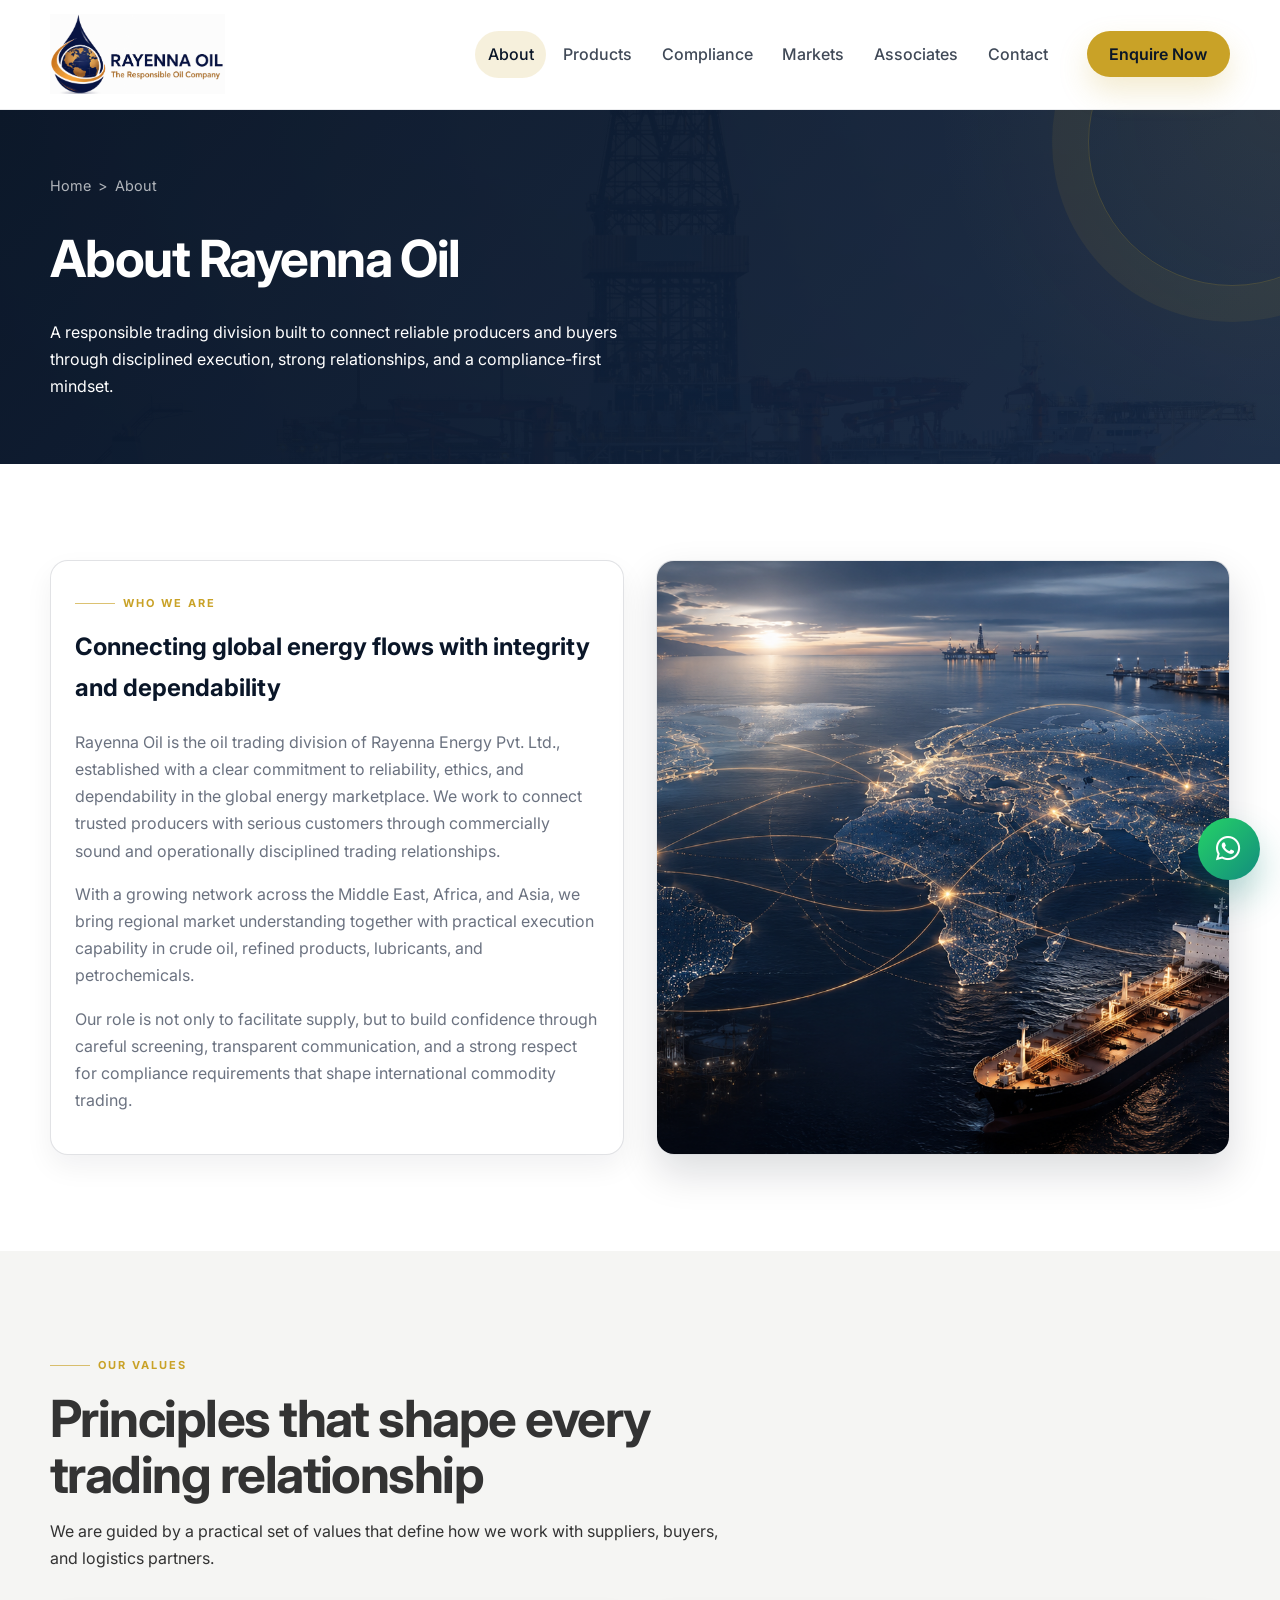
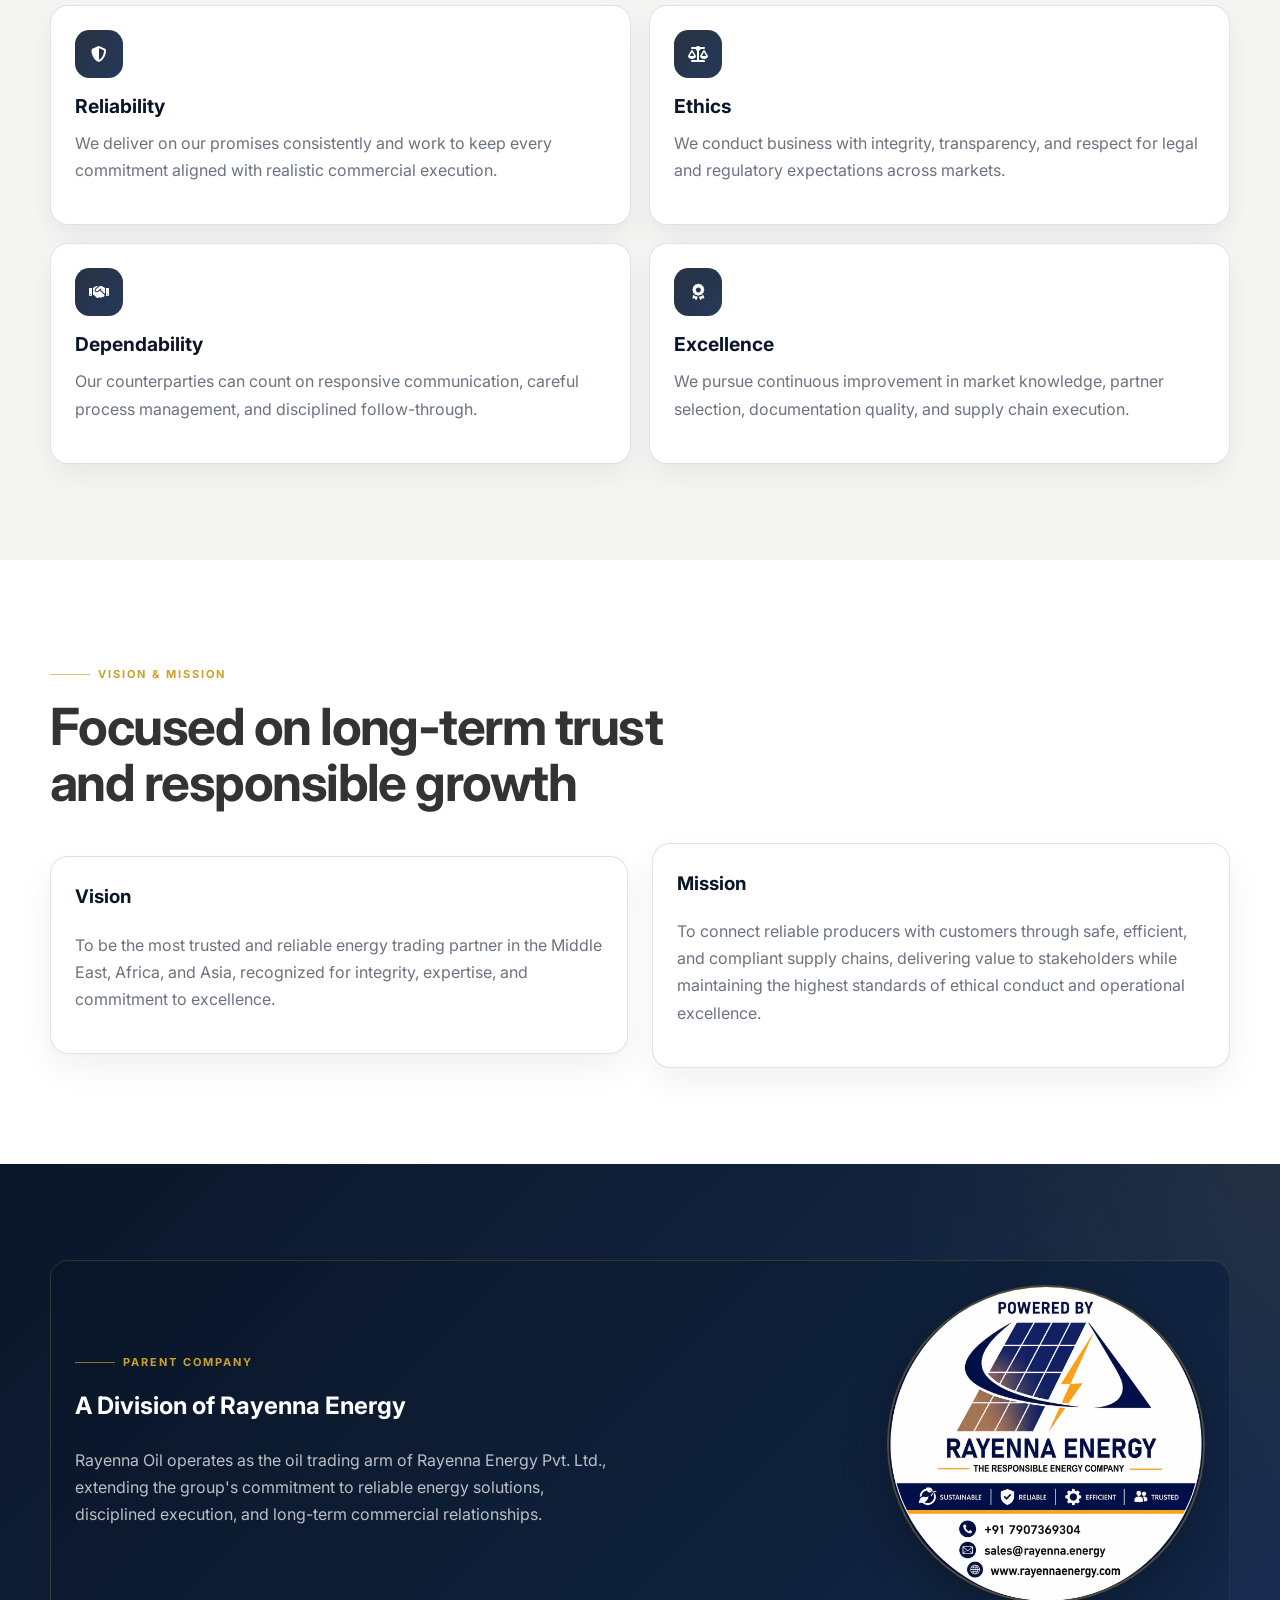
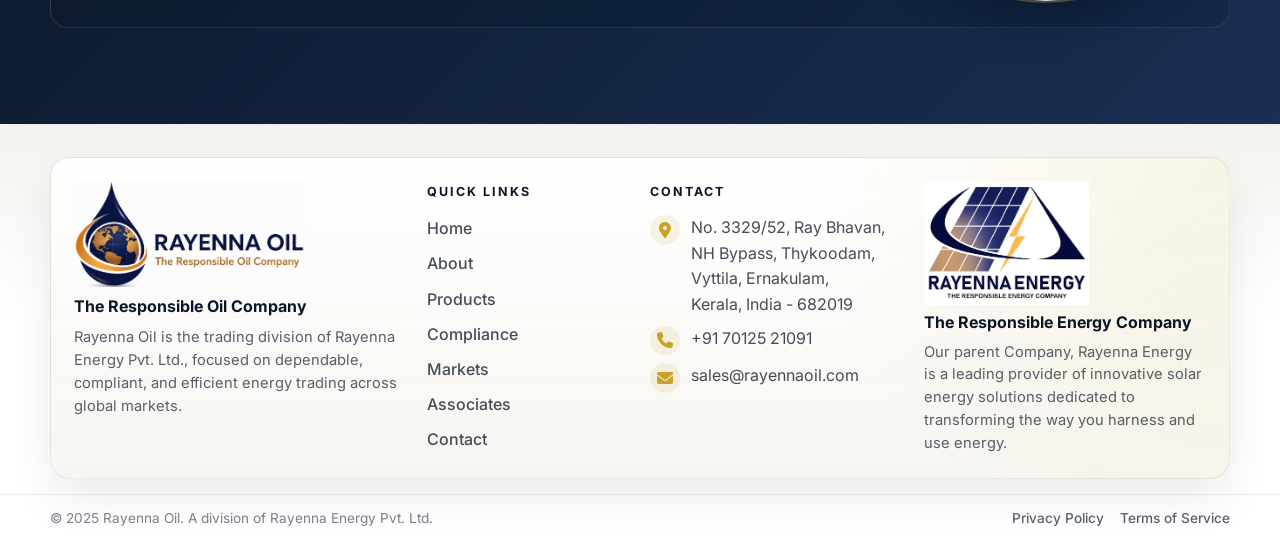
==== commit c4866f9b: "Shorten About parent company heading. Update the Parent Company section title to read "A Division of" ====
--- a/about.html
+++ b/about.html
@@ -336,7 +336,7 @@
           <div class="parent-banner reveal">
             <div>
               <span class="eyebrow">Parent Company</span>
-              <h2>A Division of Rayenna Energy Pvt. Ltd.</h2>
+              <h2>A Division of Rayenna Energy</h2>
               <p class="text-white-muted">
                 Rayenna Oil operates as the oil trading arm of Rayenna Energy Pvt. Ltd.,
                 extending the group's commitment to reliable energy solutions, disciplined
--- a/assets/css/style.css
+++ b/assets/css/style.css
@@ -1097,30 +1097,33 @@
 
 .parent-banner-media {
   display: block;
-  width: 100%;
-  max-width: 26rem;
+  width: min(100%, calc(26rem * 0.765));
+  max-width: calc(26rem * 0.765);
+  aspect-ratio: 1 / 1;
   justify-self: end;
-  border-radius: calc(var(--radius-md) + 2px);
-  border: 1px solid rgba(255, 255, 255, 0.14);
-  background: rgba(255, 255, 255, 0.06);
-  padding: 0.85rem;
-  box-shadow: 0 22px 48px rgba(6, 14, 28, 0.35);
+  border-radius: 50%;
+  overflow: hidden;
+  border: 2px solid rgba(201, 162, 39, 0.32);
+  background: transparent;
+  padding: 0;
+  box-shadow: 0 18px 42px rgba(6, 14, 28, 0.38);
   transition: transform var(--transition), box-shadow var(--transition), border-color var(--transition);
 }
 
 .parent-banner-media img {
   width: 100%;
-  aspect-ratio: 1 / 1;
-  height: auto;
-  object-fit: contain;
-  border-radius: var(--radius-md);
-  background: #ffffff;
+  height: 100%;
+  object-fit: cover;
+  object-position: center;
+  border-radius: 0;
+  background: transparent;
+  transform: scale(1.08);
 }
 
 .parent-banner-media:hover {
   transform: translateY(-2px);
-  border-color: rgba(201, 162, 39, 0.28);
-  box-shadow: 0 28px 60px rgba(6, 14, 28, 0.42);
+  border-color: rgba(201, 162, 39, 0.5);
+  box-shadow: 0 24px 52px rgba(6, 14, 28, 0.45);
 }
 
 .parent-banner-media:focus-visible {
@@ -2111,8 +2114,8 @@
 @media (max-width: 767px) {
   .parent-banner-media {
     justify-self: center;
-    max-width: 22rem;
-    padding: 0.75rem;
+    width: min(100%, calc(22rem * 0.765));
+    max-width: calc(22rem * 0.765);
   }
 }
 
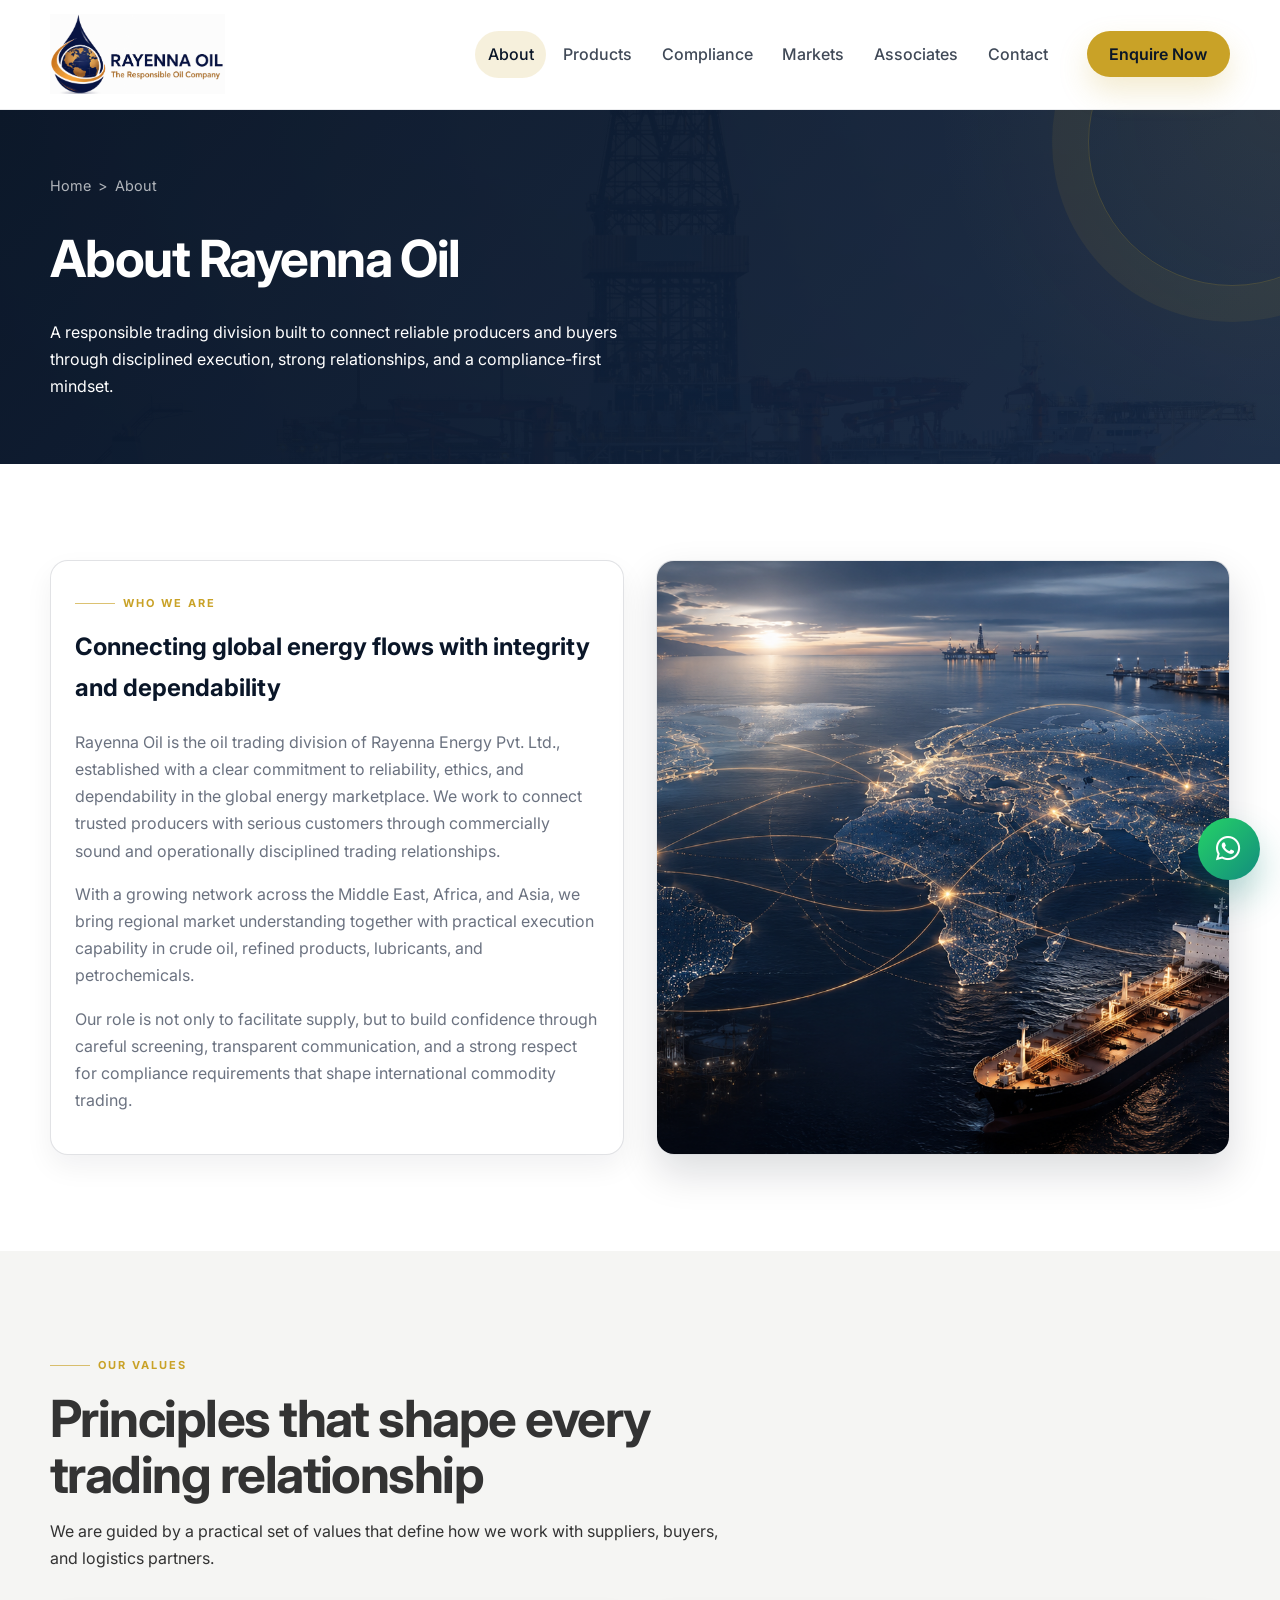
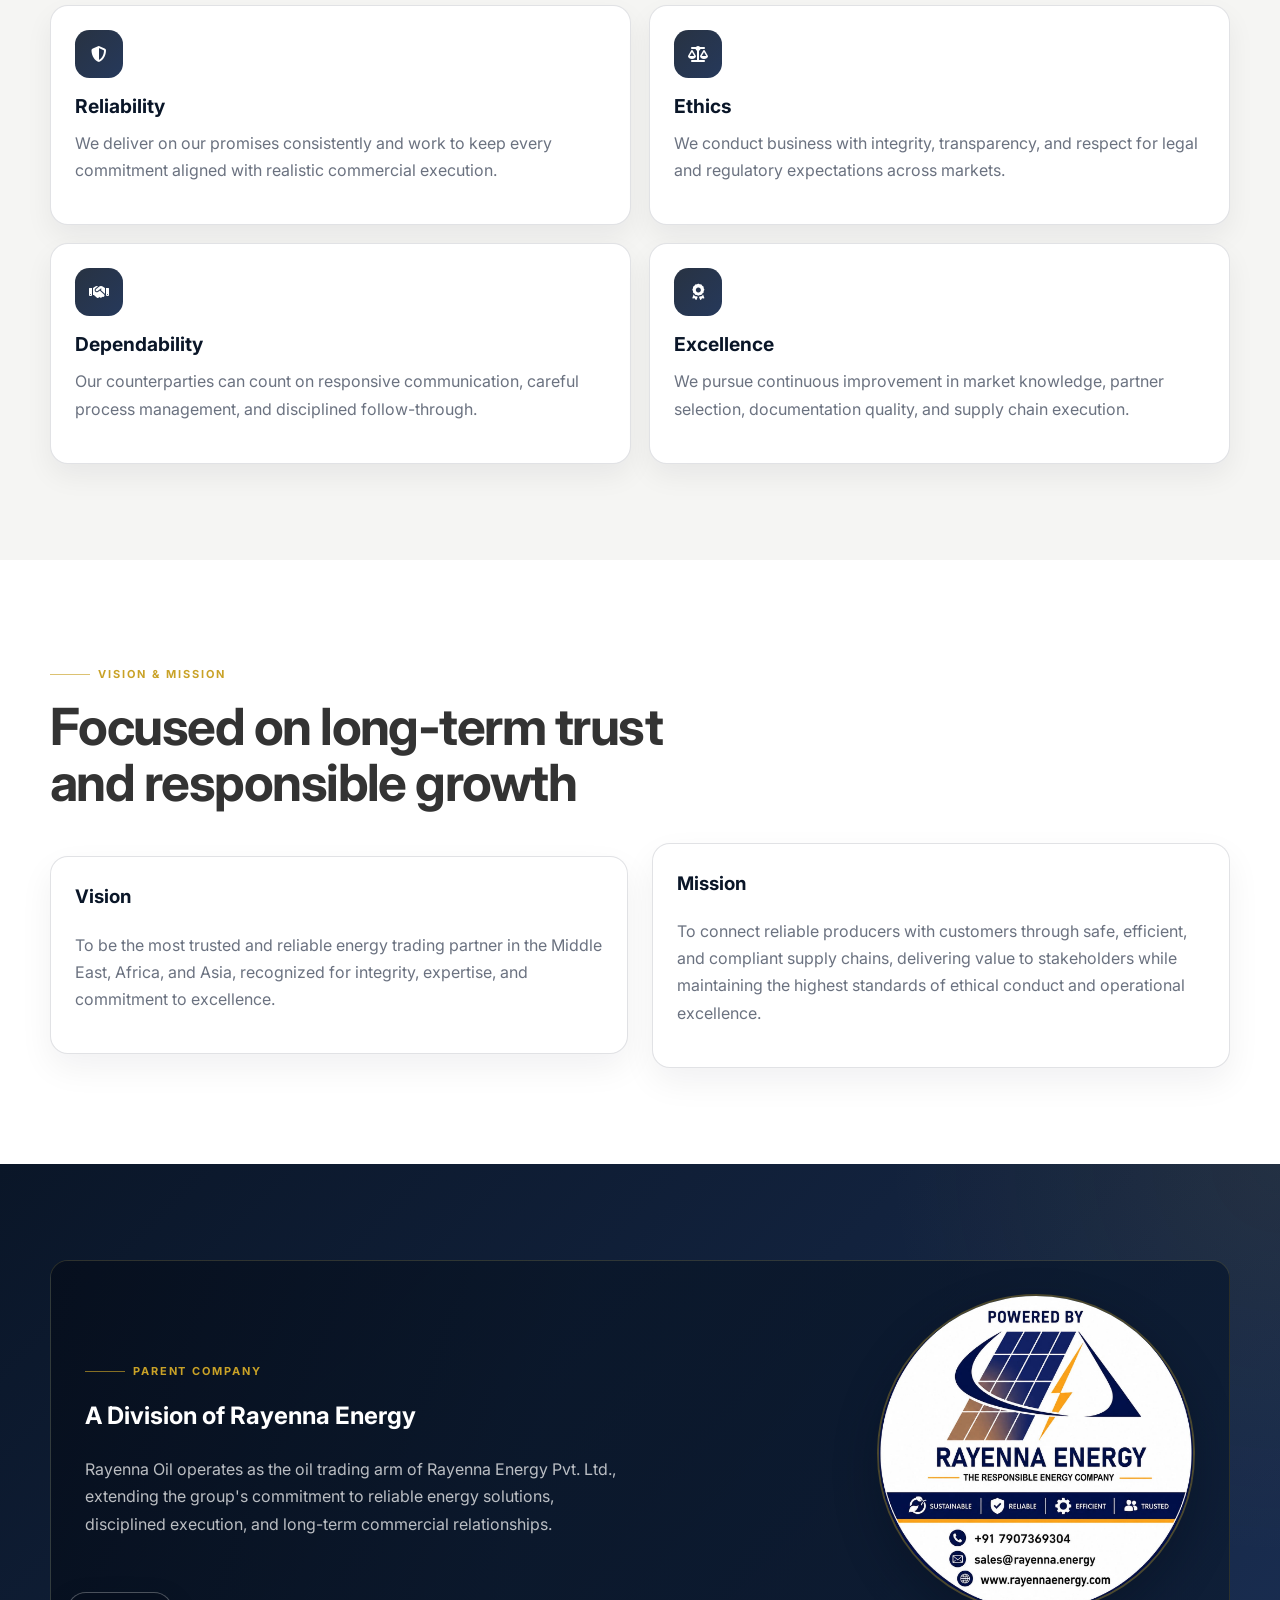
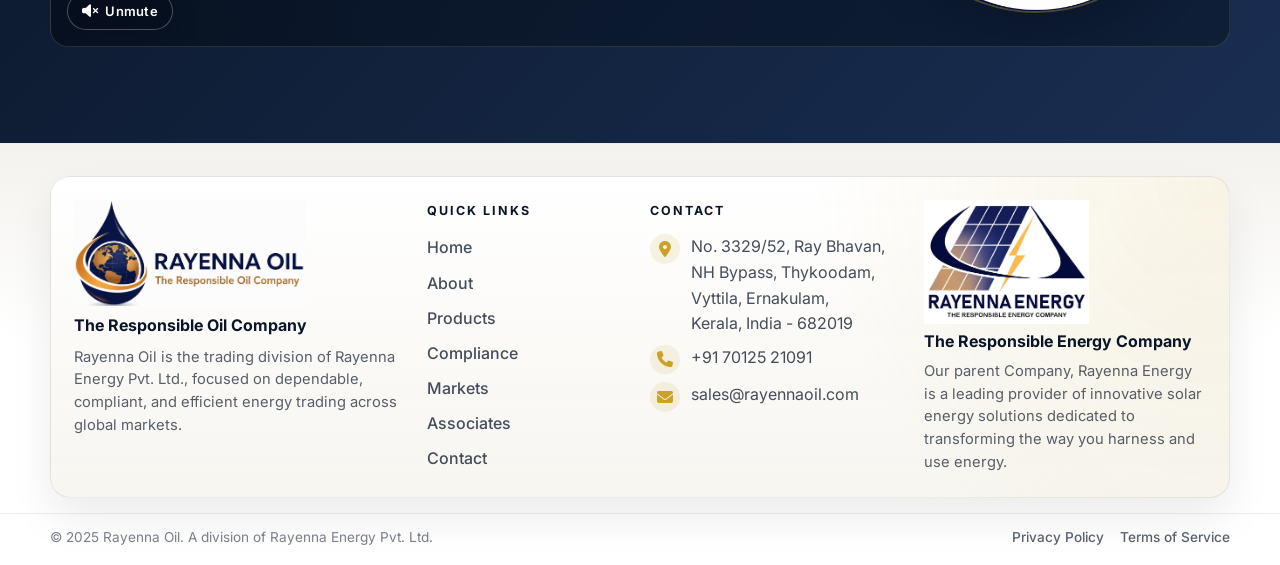
==== commit 06a959c9: "Add looping video background to About parent banner. Replace the solid navy Parent Company panel wit" ====
--- a/about.html
+++ b/about.html
@@ -333,8 +333,22 @@
 
       <section class="section section-dark">
         <div class="container">
-          <div class="parent-banner reveal">
-            <div>
+          <div class="parent-banner parent-banner--video reveal">
+            <div class="parent-banner-video" aria-hidden="true">
+              <video
+                class="parent-banner-video-el"
+                data-parent-video
+                autoplay
+                muted
+                loop
+                playsinline
+                preload="metadata"
+              >
+                <source src="media/videos/corporate.mp4" type="video/mp4" />
+              </video>
+            </div>
+            <div class="parent-banner-overlay" aria-hidden="true"></div>
+            <div class="parent-banner-copy">
               <span class="eyebrow">Parent Company</span>
               <h2>A Division of Rayenna Energy</h2>
               <p class="text-white-muted">
@@ -358,6 +372,18 @@
                 height="1024"
               />
             </a>
+            <button
+              type="button"
+              class="parent-banner-sound"
+              data-parent-sound
+              aria-pressed="false"
+              aria-label="Unmute"
+              data-label-unmute="Unmute"
+              data-label-mute="Mute"
+            >
+              <i class="fa-solid fa-volume-xmark" aria-hidden="true" data-sound-icon></i>
+              <span data-sound-label>Unmute</span>
+            </button>
           </div>
         </div>
       </section>
--- a/assets/css/style.css
+++ b/assets/css/style.css
@@ -1085,10 +1085,60 @@
 }
 
 .parent-banner {
+  position: relative;
+  overflow: hidden;
   background:
     linear-gradient(135deg, rgba(10, 22, 40, 0.98), rgba(19, 39, 70, 0.94));
   color: var(--color-white);
   border: 1px solid rgba(201, 162, 39, 0.18);
+}
+
+.parent-banner--video {
+  isolation: isolate;
+  min-height: 18rem;
+  padding: clamp(1.5rem, 3vw, 2.1rem);
+}
+
+.parent-banner-video,
+.parent-banner-overlay {
+  position: absolute;
+  inset: 0;
+  z-index: 0;
+}
+
+.parent-banner-video {
+  overflow: hidden;
+  border-radius: inherit;
+}
+
+.parent-banner-video-el {
+  width: 100%;
+  height: 100%;
+  object-fit: cover;
+  object-position: center;
+  display: block;
+}
+
+.parent-banner-overlay {
+  background:
+    linear-gradient(
+      105deg,
+      rgba(6, 14, 28, 0.82) 0%,
+      rgba(10, 22, 40, 0.72) 42%,
+      rgba(10, 22, 40, 0.48) 100%
+    );
+  pointer-events: none;
+}
+
+.parent-banner-copy,
+.parent-banner-media,
+.parent-banner-sound {
+  position: relative;
+  z-index: 1;
+}
+
+.parent-banner-copy {
+  max-width: 34rem;
 }
 
 .parent-banner .btn {
@@ -1131,6 +1181,44 @@
   outline-offset: 4px;
 }
 
+.parent-banner-sound {
+  position: absolute;
+  left: 1rem;
+  bottom: 1rem;
+  z-index: 2;
+  display: inline-flex;
+  align-items: center;
+  gap: 0.45rem;
+  min-height: 2.4rem;
+  padding: 0.45rem 0.9rem;
+  border: 1px solid rgba(255, 255, 255, 0.28);
+  border-radius: 999px;
+  background: rgba(6, 14, 28, 0.62);
+  color: #ffffff;
+  font-size: 0.8125rem;
+  font-weight: 600;
+  letter-spacing: 0.02em;
+  backdrop-filter: blur(8px);
+  -webkit-backdrop-filter: blur(8px);
+  box-shadow: 0 10px 24px rgba(6, 14, 28, 0.28);
+  transition: background var(--transition), border-color var(--transition), transform var(--transition);
+}
+
+.parent-banner-sound:hover {
+  background: rgba(6, 14, 28, 0.78);
+  border-color: rgba(201, 162, 39, 0.55);
+  transform: translateY(-1px);
+}
+
+.parent-banner-sound:focus-visible {
+  outline: 3px solid rgba(201, 162, 39, 0.65);
+  outline-offset: 3px;
+}
+
+.parent-banner-sound i {
+  font-size: 0.9rem;
+}
+
 .product-strip {
   padding: 1.25rem 0;
 }
@@ -2112,10 +2200,25 @@
 }
 
 @media (max-width: 767px) {
+  .parent-banner--video {
+    padding-bottom: 4.25rem;
+  }
+
   .parent-banner-media {
     justify-self: center;
     width: min(100%, calc(22rem * 0.765));
     max-width: calc(22rem * 0.765);
+  }
+
+  .parent-banner-sound {
+    left: 50%;
+    right: auto;
+    bottom: 1rem;
+    transform: translateX(-50%);
+  }
+
+  .parent-banner-sound:hover {
+    transform: translateX(-50%) translateY(-1px);
   }
 }
 
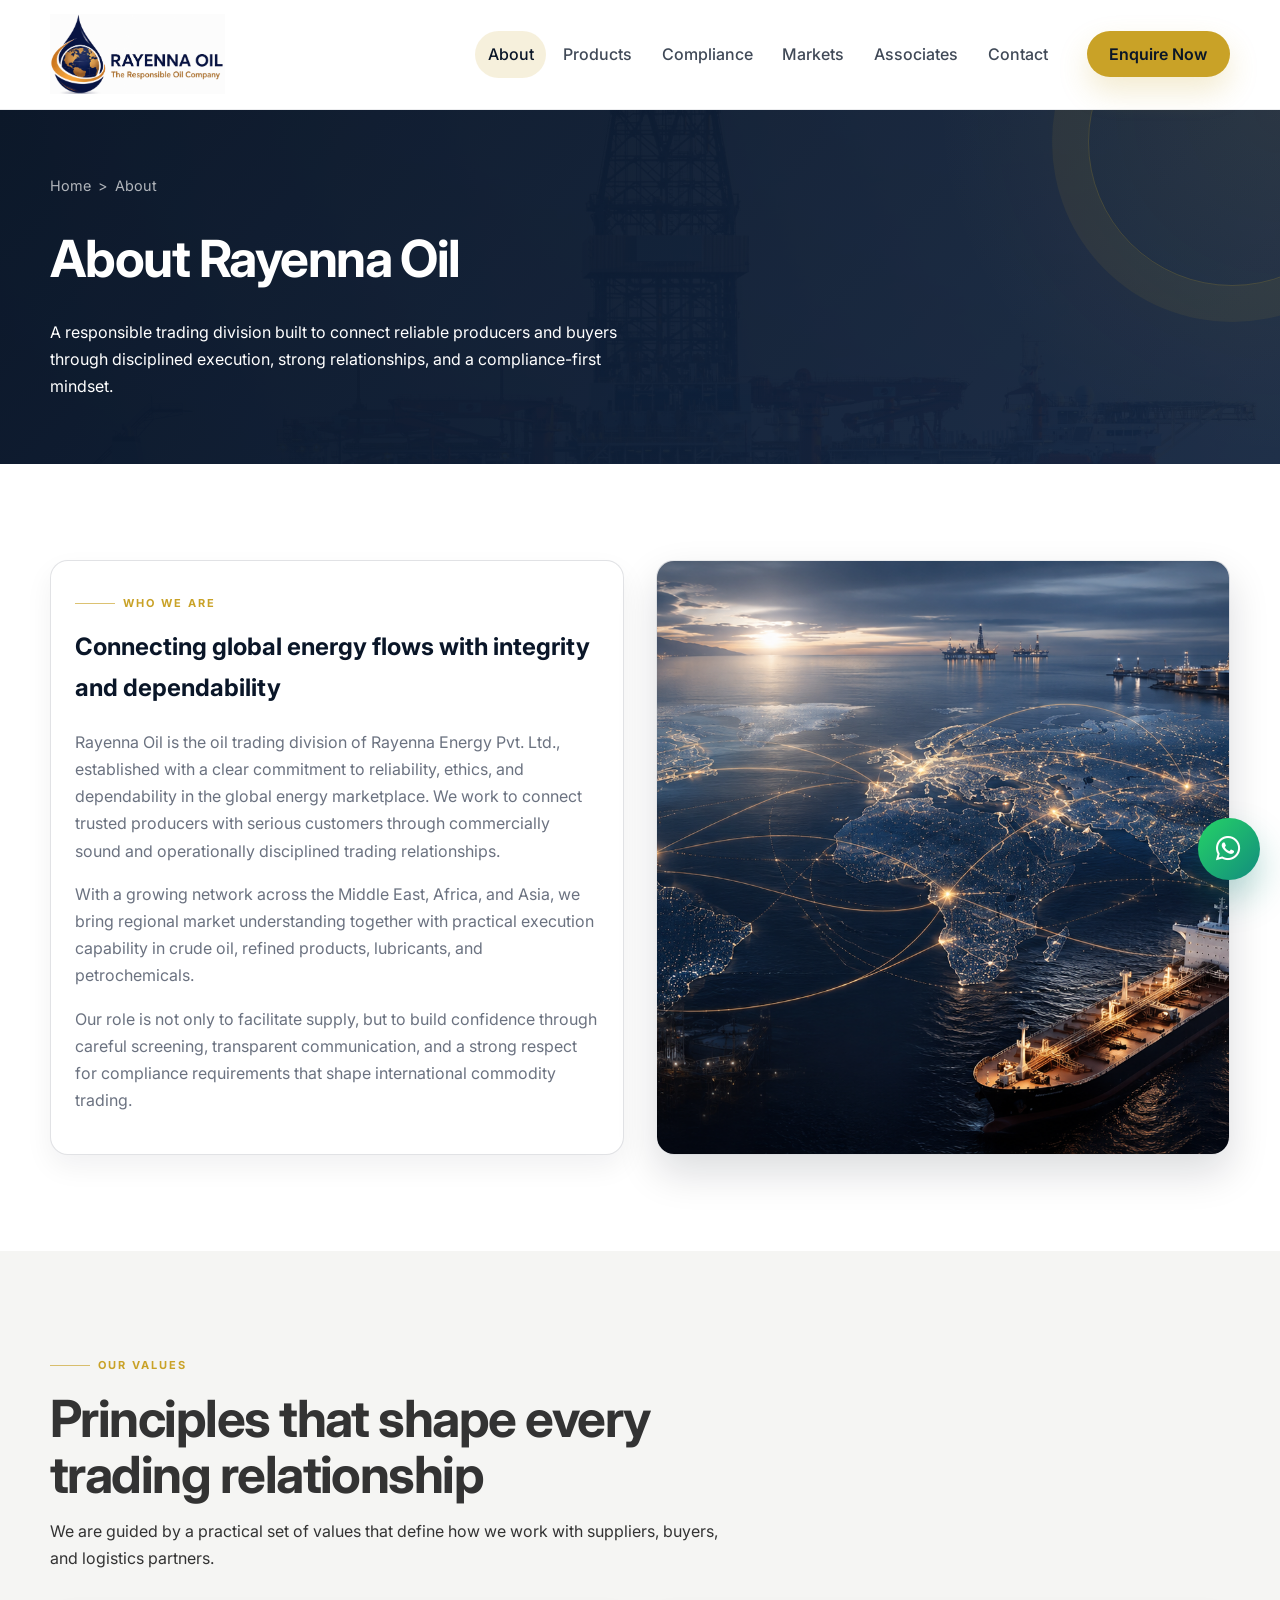
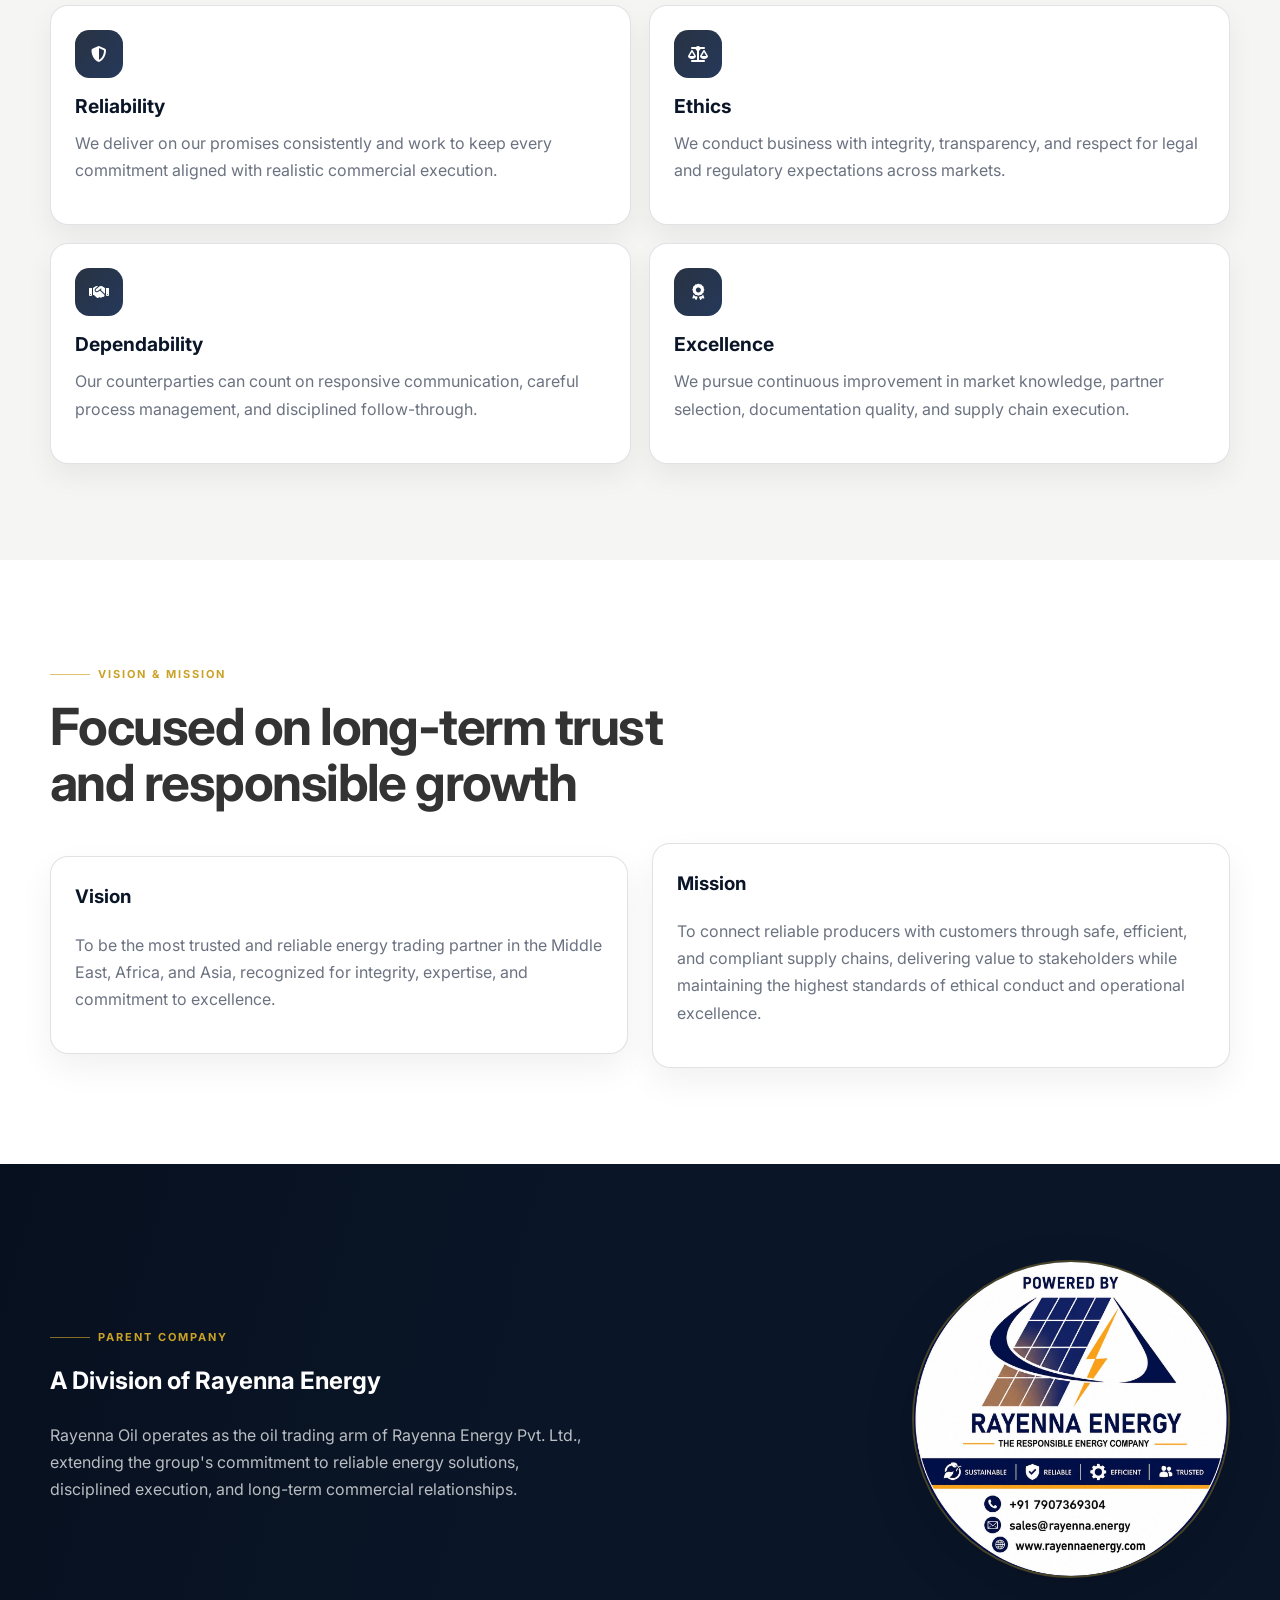
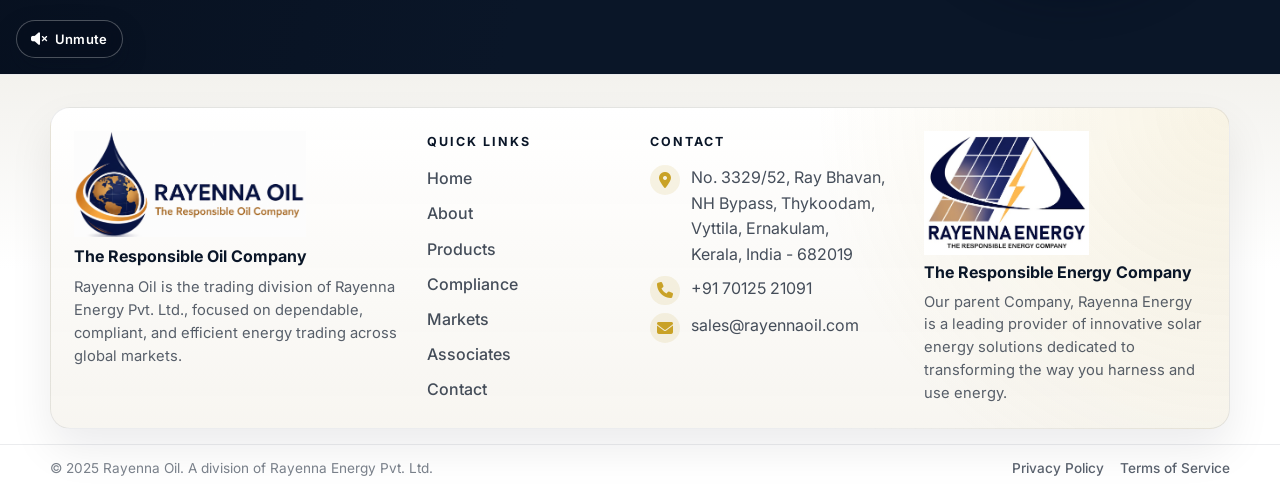
==== commit 52de505c: "Make parent company video full-bleed. Stretch the corporate video across the entire dark About secti" ====
--- a/about.html
+++ b/about.html
@@ -331,23 +331,23 @@
         </div>
       </section>
 
-      <section class="section section-dark">
-        <div class="container">
+      <section class="section section-dark parent-company-section">
+        <div class="parent-banner-video" aria-hidden="true">
+          <video
+            class="parent-banner-video-el"
+            data-parent-video
+            autoplay
+            muted
+            loop
+            playsinline
+            preload="metadata"
+          >
+            <source src="media/videos/corporate.mp4" type="video/mp4" />
+          </video>
+        </div>
+        <div class="parent-banner-overlay" aria-hidden="true"></div>
+        <div class="container parent-company-inner">
           <div class="parent-banner parent-banner--video reveal">
-            <div class="parent-banner-video" aria-hidden="true">
-              <video
-                class="parent-banner-video-el"
-                data-parent-video
-                autoplay
-                muted
-                loop
-                playsinline
-                preload="metadata"
-              >
-                <source src="media/videos/corporate.mp4" type="video/mp4" />
-              </video>
-            </div>
-            <div class="parent-banner-overlay" aria-hidden="true"></div>
             <div class="parent-banner-copy">
               <span class="eyebrow">Parent Company</span>
               <h2>A Division of Rayenna Energy</h2>
@@ -372,20 +372,20 @@
                 height="1024"
               />
             </a>
-            <button
-              type="button"
-              class="parent-banner-sound"
-              data-parent-sound
-              aria-pressed="false"
-              aria-label="Unmute"
-              data-label-unmute="Unmute"
-              data-label-mute="Mute"
-            >
-              <i class="fa-solid fa-volume-xmark" aria-hidden="true" data-sound-icon></i>
-              <span data-sound-label>Unmute</span>
-            </button>
-          </div>
-        </div>
+          </div>
+        </div>
+        <button
+          type="button"
+          class="parent-banner-sound"
+          data-parent-sound
+          aria-pressed="false"
+          aria-label="Unmute"
+          data-label-unmute="Unmute"
+          data-label-mute="Mute"
+        >
+          <i class="fa-solid fa-volume-xmark" aria-hidden="true" data-sound-icon></i>
+          <span data-sound-label>Unmute</span>
+        </button>
       </section>
     </main>
 
--- a/assets/css/style.css
+++ b/assets/css/style.css
@@ -1084,19 +1084,31 @@
   box-shadow: 0 14px 34px rgba(6, 14, 28, 0.06);
 }
 
+.parent-company-section {
+  position: relative;
+  overflow: hidden;
+  isolation: isolate;
+  background: var(--color-navy);
+}
+
+.parent-company-inner {
+  position: relative;
+  z-index: 1;
+}
+
 .parent-banner {
   position: relative;
-  overflow: hidden;
-  background:
-    linear-gradient(135deg, rgba(10, 22, 40, 0.98), rgba(19, 39, 70, 0.94));
+  overflow: visible;
+  background: transparent;
   color: var(--color-white);
-  border: 1px solid rgba(201, 162, 39, 0.18);
+  border: 0;
+  box-shadow: none;
 }
 
 .parent-banner--video {
   isolation: isolate;
   min-height: 18rem;
-  padding: clamp(1.5rem, 3vw, 2.1rem);
+  padding: 0;
 }
 
 .parent-banner-video,
@@ -1108,7 +1120,6 @@
 
 .parent-banner-video {
   overflow: hidden;
-  border-radius: inherit;
 }
 
 .parent-banner-video-el {
@@ -1123,16 +1134,15 @@
   background:
     linear-gradient(
       105deg,
-      rgba(6, 14, 28, 0.82) 0%,
-      rgba(10, 22, 40, 0.72) 42%,
-      rgba(10, 22, 40, 0.48) 100%
+      rgba(6, 14, 28, 0.78) 0%,
+      rgba(10, 22, 40, 0.62) 45%,
+      rgba(10, 22, 40, 0.42) 100%
     );
   pointer-events: none;
 }
 
 .parent-banner-copy,
-.parent-banner-media,
-.parent-banner-sound {
+.parent-banner-media {
   position: relative;
   z-index: 1;
 }
@@ -2200,8 +2210,8 @@
 }
 
 @media (max-width: 767px) {
-  .parent-banner--video {
-    padding-bottom: 4.25rem;
+  .parent-company-section {
+    padding-bottom: 4.75rem;
   }
 
   .parent-banner-media {
